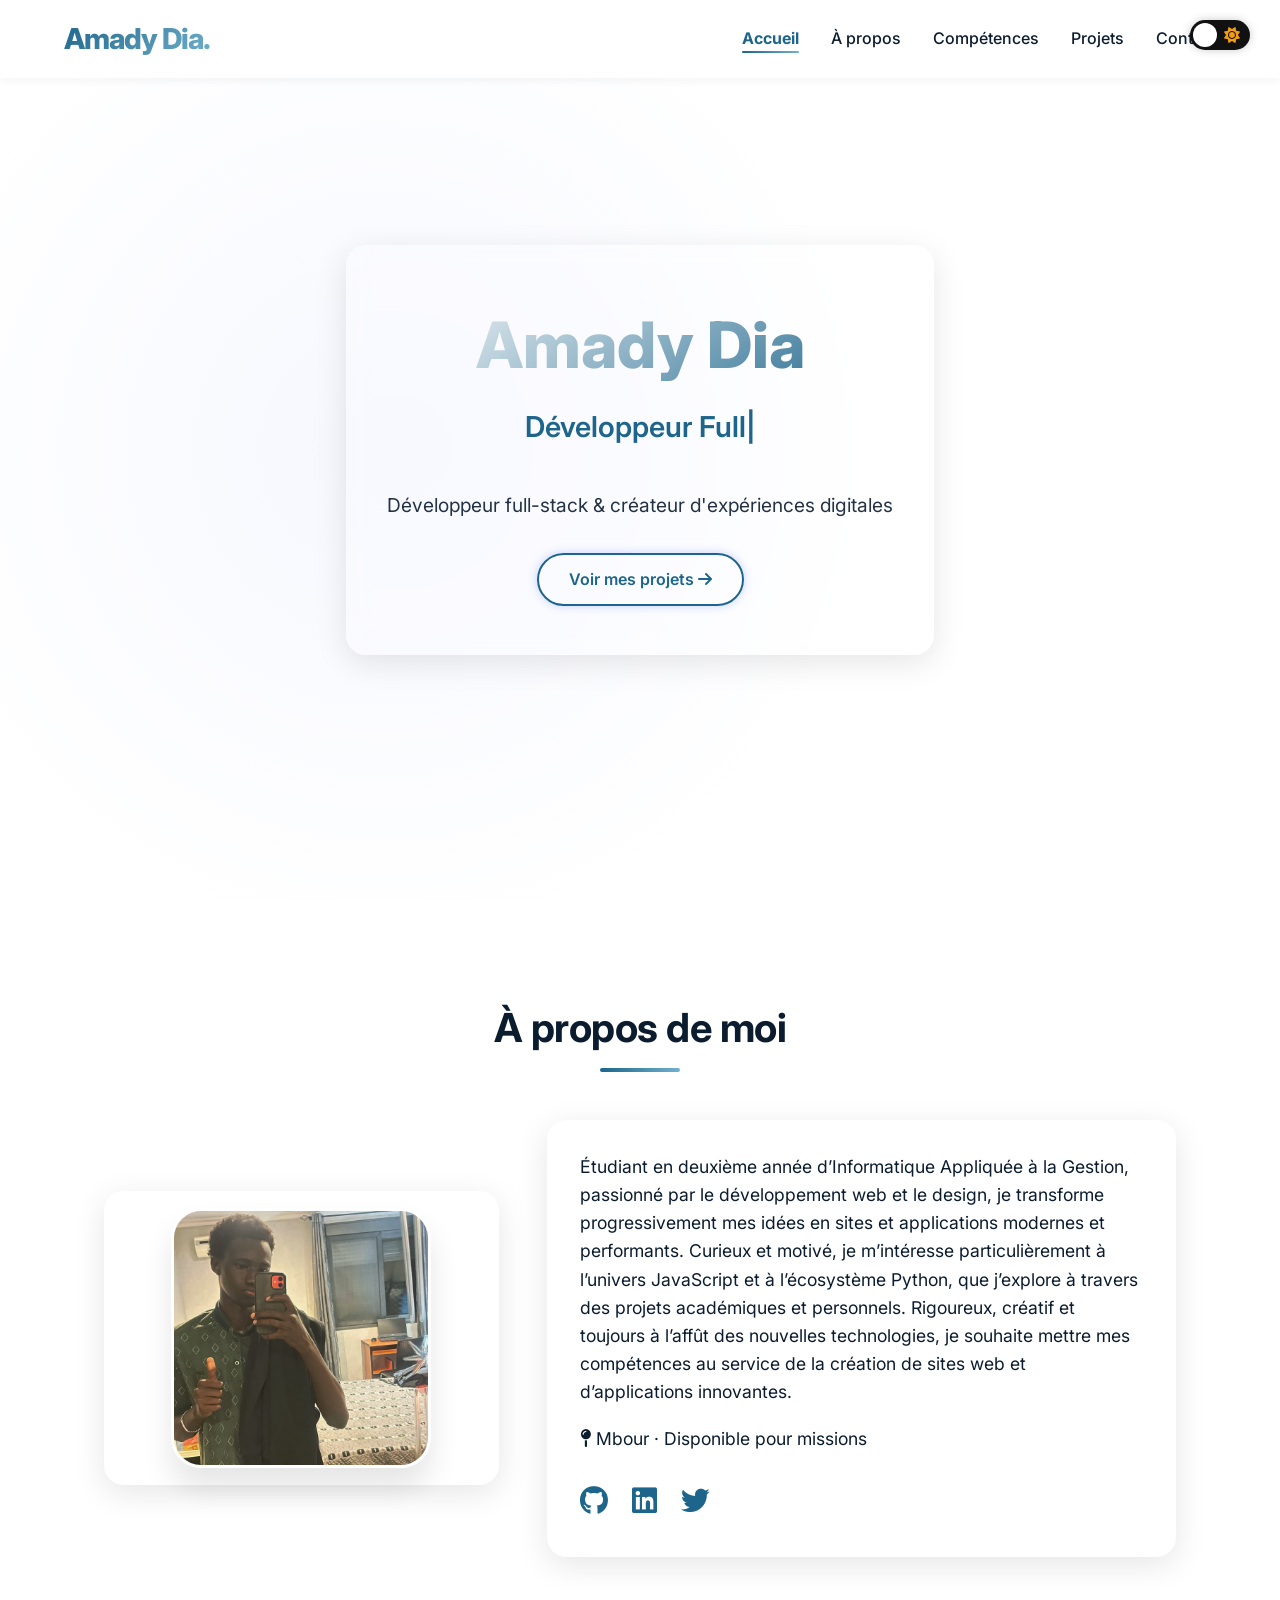
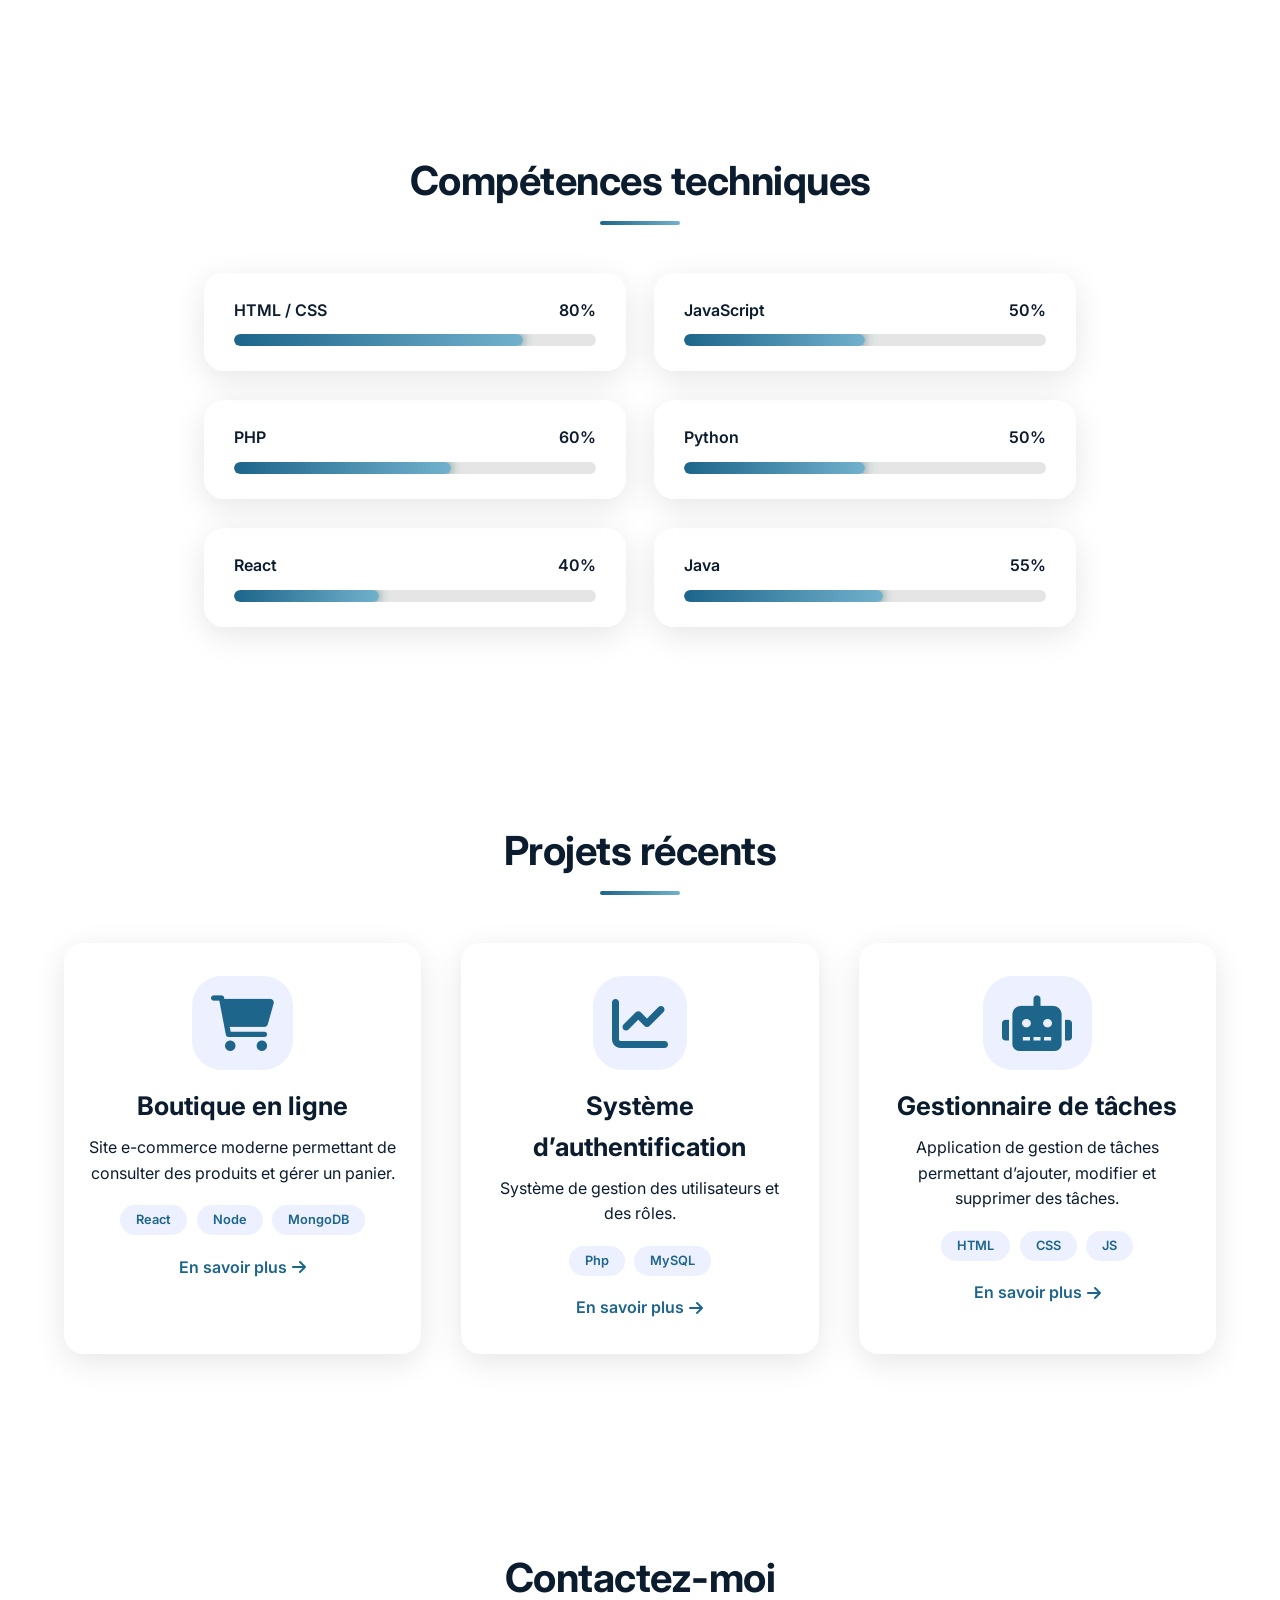
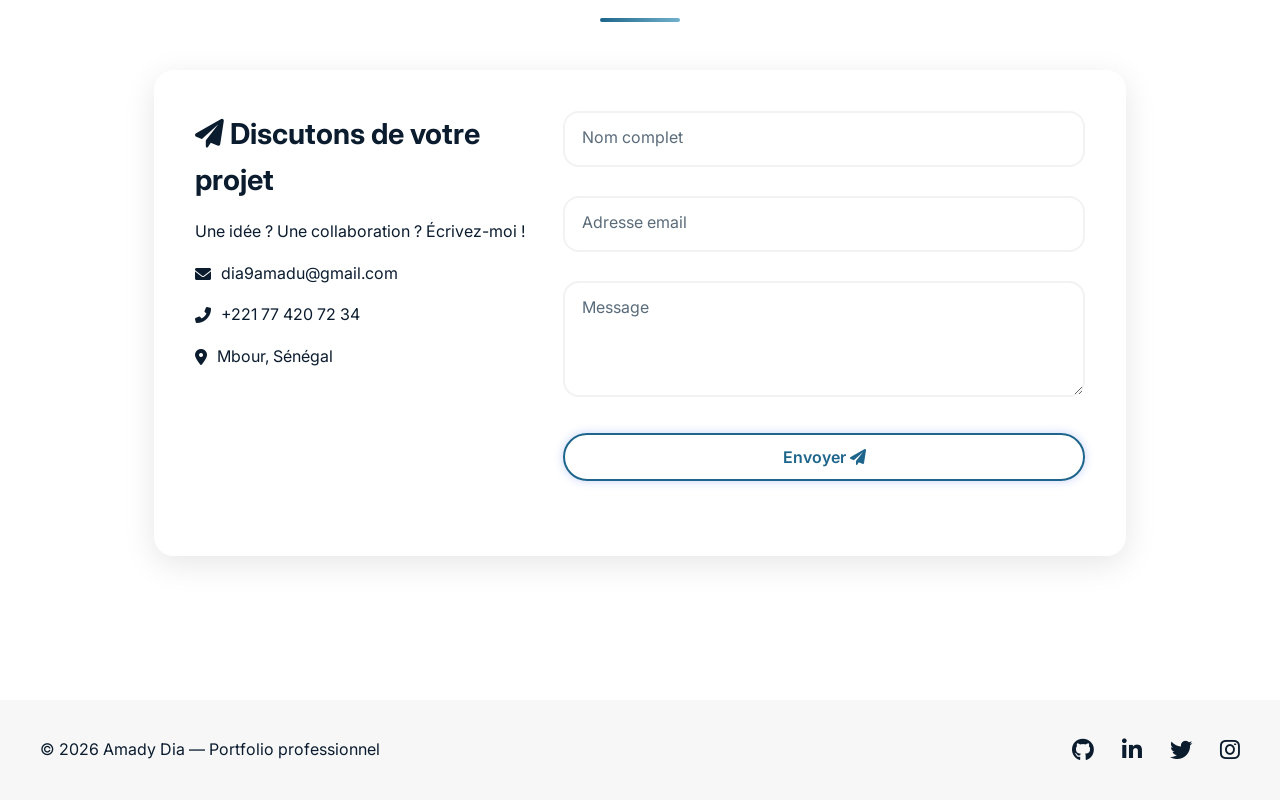
==== index.html @ f44d469f "Premier commit" ====
<!DOCTYPE html>
<html lang="fr">
<head>
  <meta charset="UTF-8">
  <meta name="viewport" content="width=device-width, initial-scale=1.0">
  <title>Portfolio · Amady Dia</title>
  <!-- Font Awesome 6 (free) -->
  <link rel="stylesheet" href="https://cdnjs.cloudflare.com/ajax/libs/font-awesome/6.0.0-beta3/css/all.min.css">
  <link rel="stylesheet" href="style.css">
</head>
<body>
  <!-- DARK MODE TOGGLE -->
  <div class="theme-toggle">
    <input type="checkbox" id="darkmode-toggle" class="checkbox">
    <label for="darkmode-toggle" class="label">
      <i class="fas fa-moon"></i>
      <i class="fas fa-sun"></i>
      <div class="ball"></div>
    </label>
  </div>

  <!-- MOBILE NAVIGATION -->
  <header>
    <nav class="navbar">
      <div class="nav-brand">Amady Dia.</div>
      <ul class="nav-menu">
        <li class="nav-item"><a href="#home" class="nav-link">Accueil</a></li>
        <li class="nav-item"><a href="#about" class="nav-link">À propos</a></li>
        <li class="nav-item"><a href="#skills" class="nav-link">Compétences</a></li>
        <li class="nav-item"><a href="#projects" class="nav-link">Projets</a></li>
        <li class="nav-item"><a href="#contact" class="nav-link">Contact</a></li>
      </ul>
      <div class="hamburger">
        <span class="bar"></span>
        <span class="bar"></span>
        <span class="bar"></span>
      </div>
    </nav>
  </header>

  <main>
    <!-- HOME / HERO SECTION -->
    <section id="home" class="hero">
      <div class="hero-content glass">
        <h1>Amady Dia</h1>
        <div class="typed-container">
          <span id="typed-text"></span><span class="cursor">|</span>
        </div>
        <p>Développeur full-stack & créateur d'expériences digitales</p>
        <a href="#projects" class="btn neon-btn">Voir mes projets <i class="fas fa-arrow-right"></i></a>
      </div>
      <div class="hero-overlay"></div>
    </section>

    <!-- ABOUT SECTION -->
    <section id="about" class="about reveal">
      <div class="section-title">
        <h2>À propos de moi</h2>
        <div class="underline"></div>
      </div>
      <div class="about-container">
        <div class="about-img glass">
          <img src="moi.jpg.jpeg" alt="Photo profil">
          <!-- image placeholder élégante -->
        </div>
        <div class="about-text glass">
          <p>Étudiant en deuxième année d’Informatique Appliquée à la Gestion, passionné par le développement web et le design, je transforme progressivement mes idées en sites et applications modernes et performants.
Curieux et motivé, je m’intéresse particulièrement à l’univers JavaScript et à l’écosystème Python, que j’explore à travers des projets académiques et personnels.
Rigoureux, créatif et toujours à l’affût des nouvelles technologies, je souhaite mettre mes compétences au service de la création de sites web et d’applications innovantes.</p>
          <p><i class="fas fa-map-pin"></i>  Mbour · Disponible pour missions</p>
          <div class="about-social">
            <a href="#"><i class="fab fa-github"></i></a>
            <a href="#"><i class="fab fa-linkedin"></i></a>
            <a href="#"><i class="fab fa-twitter"></i></a>
          </div>
        </div>
      </div>
    </section> 

    <!-- SKILLS SECTION avec barres de progression animées -->
    <section id="skills" class="skills reveal">
      <div class="section-title">
        <h2>Compétences techniques</h2>
        <div class="underline"></div>
      </div>
      <div class="skills-grid">
        <div class="skill-card glass">
          <div class="skill-header">
            <span>HTML / CSS</span>
            <span class="skill-percent" data-level="80">80%</span>
          </div>
          <div class="progress-bar">
            <div class="progress-fill" data-width="80"></div>
          </div>
        </div>
        <div class="skill-card glass">
          <div class="skill-header">
            <span>JavaScript</span>
            <span class="skill-percent" data-level="50">50%</span>
          </div>
          <div class="progress-bar">
            <div class="progress-fill" data-width="50"></div>
          </div>
        </div>
        <div class="skill-card glass">
          <div class="skill-header">
            <span>PHP</span>
            <span class="skill-percent" data-level="60">60%</span>
          </div>
          <div class="progress-bar">
            <div class="progress-fill" data-width="60"></div>
          </div>
        </div>
        <div class="skill-card glass">
          <div class="skill-header">
            <span>Python</span>
            <span class="skill-percent" data-level="50">50%</span>
          </div>
          <div class="progress-bar">
            <div class="progress-fill" data-width="50"></div>
          </div>
        </div>
        <div class="skill-card glass">
          <div class="skill-header">
            <span>React</span>
            <span class="skill-percent" data-level="40">40%</span>
          </div>
          <div class="progress-bar">
            <div class="progress-fill" data-width="40"></div>
          </div>
        </div>
        <div class="skill-card glass">
          <div class="skill-header">
            <span>Java</span>
            <span class="skill-percent" data-level="55">55%</span>
          </div>
          <div class="progress-bar">
            <div class="progress-fill" data-width="55"></div>
          </div>
        </div>
      </div>
    </section>

    <!-- PROJECTS SECTION avec cartes interactives -->
    <section id="projects" class="projects reveal">
      <div class="section-title">
        <h2>Projets récents</h2>
        <div class="underline"></div>
      </div>
      <div class="projects-grid">
        <div class="project-card glass">
          <div class="project-img">
            <i class="fas fa-cart-shopping"></i>
          </div>
          <h3>Boutique en ligne</h3>
          <p>Site e-commerce moderne permettant de consulter des produits et gérer un panier.</p>
          <div class="project-tags">
            <span>React</span><span>Node</span><span>MongoDB</span>
          </div>
          <a href="#" class="project-link">En savoir plus <i class="fas fa-arrow-right"></i></a>
        </div>
        <div class="project-card glass">
          <div class="project-img">
            <i class="fas fa-chart-line"></i>
          </div>
          <h3>Système d’authentification</h3>
          <p>Système de gestion des utilisateurs et des rôles.</p>
          <div class="project-tags">
            <span>Php</span><span>MySQL</span>
          </div>
          <a href="#" class="project-link">En savoir plus <i class="fas fa-arrow-right"></i></a>
        </div>
        <div class="project-card glass">
          <div class="project-img">
            <i class="fas fa-robot"></i>
          </div>
          <h3>Gestionnaire de tâches</h3>
          <p>Application de gestion de tâches permettant d’ajouter, modifier et supprimer des tâches.</p>
          <div class="project-tags">
            <span>HTML</span><span>CSS</span><span>JS</span>
          </div>
          <a href="#" class="project-link">En savoir plus <i class="fas fa-arrow-right"></i></a>
        </div>
      </div>
    </section>

    <!-- CONTACT SECTION avec formulaire fonctionnel (JS) -->
    <section id="contact" class="contact reveal">
      <div class="section-title">
        <h2>Contactez-moi</h2>
        <div class="underline"></div>
      </div>
      <div class="contact-container glass">
        <div class="contact-info">
          <h3><i class="fas fa-paper-plane"></i> Discutons de votre projet</h3>
          <p>Une idée ? Une collaboration ? Écrivez-moi !</p>
          <div class="contact-details">
            <p><i class="fas fa-envelope"></i> dia9amadu@gmail.com</p>
            <p><i class="fas fa-phone-alt"></i> +221 77 420 72 34</p>
            <p><i class="fas fa-map-marker-alt"></i> Mbour, Sénégal</p>
          </div>
        </div>
        <form id="contactForm" class="contact-form">
          <div class="input-group">
            <input type="text" id="name" placeholder=" " required>
            <label for="name">Nom complet</label>
          </div>
          <div class="input-group">
            <input type="email" id="email" placeholder=" " required>
            <label for="email">Adresse email</label>
          </div>
          <div class="input-group">
            <textarea id="message" rows="4" placeholder=" " required></textarea>
            <label for="message">Message</label>
          </div>
          <button type="submit" class="btn neon-btn" id="submitBtn">Envoyer <i class="fas fa-paper-plane"></i></button>
          <p id="formFeedback" class="form-feedback"></p>
        </form>
      </div>
    </section>
  </main>

  <!-- FOOTER avec réseaux sociaux -->
  <footer>
    <div class="footer-content">
      <p>&copy; 2026 Amady Dia — Portfolio professionnel</p>
      <div class="footer-social">
        <a href="#" aria-label="GitHub"><i class="fab fa-github"></i></a>
        <a href="#" aria-label="LinkedIn"><i class="fab fa-linkedin-in"></i></a>
        <a href="#" aria-label="Twitter"><i class="fab fa-twitter"></i></a>
        <a href="#" aria-label="Instagram"><i class="fab fa-instagram"></i></a>
      </div>
    </div>
  </footer>

  <script src="script.js"></script>
</body>
</html>
---- style.css ----
/* ========== GLOBAL & RESET ========== */
@import url('https://fonts.googleapis.com/css2?family=Inter:wght@300;400;600;700;800&display=swap');

:root {
  --bg-light: #ffffff;
  --text-light: #0b1c2f;
  --bg-dark: #0a0f1e;
  --text-dark: #edf2fb;
  --primary: #1d658b;
  --primary-glow: #427974;
  --secondary: #71b1cc;
  --glass-bg: rgba(255, 255, 255, 0.15);
  --glass-border: rgba(255, 255, 255, 0.2);
  --shadow: 0 8px 32px rgba(0,0,0,0.1);
  --neon-blue: #1d658b;
  --neon-purple: #71b1cc;
  --transition: all 0.3s ease;
}

* {
  margin: 0;
  padding: 0;
  box-sizing: border-box;
  font-family: 'Inter', sans-serif;
}

html {
  scroll-behavior: smooth;
}

body {
  background: var(--bg-light);
  color: var(--text-light);
  line-height: 1.6;
  transition: background 0.4s, color 0.3s;
  position: relative;
  overflow-x: hidden;
}

body.dark {
  background: var(--bg-dark);
  color: var(--text-dark);
}

body.dark .glass {
  background: rgba(10, 15, 30, 0.4);
  border: 1px solid rgba(255, 255, 255, 0.08);
}

.glass {
  background: var(--glass-bg);
  backdrop-filter: blur(10px);
  -webkit-backdrop-filter: blur(10px);
  border: 1px solid var(--glass-border);
  border-radius: 20px;
  box-shadow: var(--shadow);
  transition: var(--transition);
}

/* ========== TYPO & UTILS ========== */
.section-title {
  text-align: center;
  margin-bottom: 3rem;
}

.section-title h2 {
  font-size: 2.5rem;
  font-weight: 700;
  letter-spacing: -0.5px;
}

.underline {
  width: 80px;
  height: 4px;
  background: linear-gradient(90deg, var(--primary), var(--secondary));
  margin: 0.5rem auto 0;
  border-radius: 2px;
}

.btn {
  display: inline-block;
  padding: 12px 30px;
  border-radius: 50px;
  font-weight: 600;
  text-decoration: none;
  transition: var(--transition);
  border: none;
  cursor: pointer;
  font-size: 1rem;
}

.neon-btn {
  background: transparent;
  border: 2px solid var(--primary);
  color: var(--primary);
  box-shadow: 0 0 10px rgba(74,108,247,0.3);
}

.neon-btn:hover {
  background: var(--primary);
  color: rgb(254, 254, 254);
  box-shadow: 0 0 20px var(--primary-glow);
  transform: translateY(-3px);
}

.dark .neon-btn {
  border-color: var(--secondary);
  color: var(--secondary);
}

.dark .neon-btn:hover {
  background: var(--secondary);
  color: #0a0f1e;
  box-shadow: 0 0 25px var(--secondary);
}

/* ========== DARK MODE TOGGLE ========== */
.theme-toggle {
  position: fixed;
  top: 20px;
  right: 30px;
  z-index: 1000;
}

.checkbox {
  opacity: 0;
  position: absolute;
}

.label {
  background: #111;
  display: flex;
  align-items: center;
  justify-content: space-between;
  padding: 5px;
  border-radius: 50px;
  width: 60px;
  height: 30px;
  cursor: pointer;
  position: relative;
  box-shadow: 0 0 10px rgba(0,0,0,0.2);
}

.label .fa-moon {
  color: #f1c40f;
  margin-left: 5px;
}

.label .fa-sun {
  color: #f39c12;
  margin-right: 5px;
}

.ball {
  background: white;
  position: absolute;
  top: 3px;
  left: 3px;
  width: 24px;
  height: 24px;
  border-radius: 50%;
  transition: transform 0.2s linear;
}

.checkbox:checked + .label .ball {
  transform: translateX(30px);
}

body.dark .label {
  background: #2c3e50;
}

/* ========== NAVIGATION ========== */
header {
  position: fixed;
  width: 100%;
  top: 0;
  left: 0;
  z-index: 999;
  background: rgba(255,255,255,0.7);
  backdrop-filter: blur(12px);
  box-shadow: 0 2px 10px rgba(0,0,0,0.05);
  transition: background 0.3s;
}

body.dark header {
  background: rgba(10,15,30,0.8);
  box-shadow: 0 2px 10px rgba(0,0,0,0.3);
}

.navbar {
  display: flex;
  justify-content: space-between;
  align-items: center;
  padding: 1rem 5%;
  max-width: 1400px;
  margin: 0 auto;
}

.nav-brand {
  font-size: 1.8rem;
  font-weight: 800;
  background: linear-gradient(135deg, var(--primary), var(--secondary));
  background-clip: text;
  -webkit-background-clip: text;
  -webkit-text-fill-color: transparent;
  letter-spacing: -1px;
}

.nav-menu {
  display: flex;
  list-style: none;
  gap: 2rem;
}

.nav-link {
  text-decoration: none;
  color: inherit;
  font-weight: 500;
  transition: color 0.2s;
}

.nav-link:hover {
  color: var(--primary);
}

.hamburger {
  display: none;
  cursor: pointer;
}

.bar {
  display: block;
  width: 25px;
  height: 3px;
  margin: 5px auto;
  background-color: var(--text-light);
  transition: all 0.3s;
}

body.dark .bar {
  background-color: var(--text-dark);
}

/* ========== HERO SECTION ========== */
.hero {
  min-height: 100vh;
  display: flex;
  align-items: center;
  justify-content: center;
  text-align: center;
  position: relative;
  padding: 0 1.5rem;
}

.hero-content {
  padding: 3rem 2.5rem;
  max-width: 800px;
  z-index: 2;
}

.hero h1 {
  font-size: 4rem;
  font-weight: 800;
  margin-bottom: 0.5rem;
  background: linear-gradient(145deg, #fff, var(--primary));
  background-clip: text;
  -webkit-background-clip: text;
  -webkit-text-fill-color: transparent;
}

.typed-container {
  font-size: 1.8rem;
  font-weight: 600;
  margin-bottom: 1rem;
  min-height: 70px;
  color: var(--primary);
}

.cursor {
  opacity: 1;
  animation: blink 0.7s infinite;
}

@keyframes blink {
  0%, 100% { opacity: 1; }
  50% { opacity: 0; }
}

.hero p {
  font-size: 1.2rem;
  margin-bottom: 2rem;
  opacity: 0.9;
}

.hero-overlay {
  position: absolute;
  top: 0;
  left: 0;
  width: 100%;
  height: 100%;
  background: radial-gradient(circle at 30% 50%, rgba(74,108,247,0.05) 0%, transparent 50%);
  pointer-events: none;
}

/* ========== ABOUT ========== */
.about {
  padding: 6rem 5%;
  max-width: 1200px;
  margin: 0 auto;
}

.about-container {
  display: flex;
  gap: 3rem;
  align-items: center;
  flex-wrap: wrap;
  justify-content: center;
}

.about-img {
  flex: 1 1 280px;
  display: flex;
  justify-content: center;
  padding: 1rem;
}

.about-img img {
  width: 260px;
  height: 260px;
  object-fit: cover;
  border-radius: 30px;
  box-shadow: 0 20px 30px rgba(0,0,0,0.1);
  border: 3px solid rgba(255,255,255,0.2);
}

.about-text {
  flex: 2 1 400px;
  padding: 2rem;
}

.about-text p {
  margin-bottom: 1.2rem;
  font-size: 1.1rem;
}

.about-social {
  display: flex;
  gap: 1.5rem;
  margin-top: 1.5rem;
}

.about-social a {
  font-size: 1.8rem;
  color: var(--primary);
  transition: transform 0.2s;
}

.about-social a:hover {
  transform: scale(1.2);
  color: var(--secondary);
}

/* ========== SKILLS ========== */
.skills {
  padding: 6rem 5%;
  max-width: 1000px;
  margin: 0 auto;
}

.skills-grid {
  display: grid;
  grid-template-columns: repeat(auto-fit, minmax(280px, 1fr));
  gap: 1.8rem;
}

.skill-card {
  padding: 1.5rem 1.8rem;
}

.skill-header {
  display: flex;
  justify-content: space-between;
  margin-bottom: 0.7rem;
  font-weight: 600;
}

.progress-bar {
  width: 100%;
  height: 12px;
  background: rgba(0,0,0,0.1);
  border-radius: 20px;
  overflow: hidden;
}

.dark .progress-bar {
  background: rgba(255,255,255,0.1);
}

.progress-fill {
  height: 100%;
  width: 0%;
  background: linear-gradient(90deg, var(--primary), var(--secondary));
  border-radius: 20px;
  transition: width 1.2s cubic-bezier(0.22, 1, 0.36, 1);
  box-shadow: 0 0 12px var(--primary-glow);
}

/* ========== PROJECTS ========== */
.projects {
  padding: 6rem 5%;
  max-width: 1300px;
  margin: 0 auto;
}

.projects-grid {
  display: grid;
  grid-template-columns: repeat(auto-fit, minmax(280px, 1fr));
  gap: 2.5rem;
}

.project-card {
  padding: 2rem 1.5rem;
  text-align: center;
  transition: transform 0.3s, box-shadow 0.3s;
}

.project-card:hover {
  transform: translateY(-15px);
  box-shadow: 0 20px 40px rgba(74,108,247,0.2);
}

.project-img i {
  font-size: 3.5rem;
  color: var(--primary);
  margin-bottom: 1rem;
  background: rgba(74,108,247,0.1);
  padding: 1.2rem;
  border-radius: 30px;
}

.project-card h3 {
  font-size: 1.6rem;
  margin-bottom: 0.5rem;
}

.project-tags {
  display: flex;
  flex-wrap: wrap;
  gap: 0.6rem;
  justify-content: center;
  margin: 1.2rem 0;
}

.project-tags span {
  background: rgba(74,108,247,0.1);
  padding: 0.3rem 1rem;
  border-radius: 50px;
  font-size: 0.8rem;
  font-weight: 600;
  color: var(--primary);
}

.dark .project-tags span {
  background: rgba(157,123,245,0.2);
  color: var(--secondary);
}

.project-link {
  text-decoration: none;
  color: var(--primary);
  font-weight: 600;
  display: inline-flex;
  align-items: center;
  gap: 5px;
  transition: gap 0.2s;
}

.project-link:hover {
  gap: 10px;
}

/* ========== CONTACT ========== */
.contact {
  padding: 6rem 5%;
  max-width: 1100px;
  margin: 0 auto;
}

.contact-container {
  display: flex;
  flex-wrap: wrap;
  padding: 2.5rem;
  gap: 2rem;
}

.contact-info {
  flex: 1 1 250px;
}

.contact-info h3 {
  font-size: 1.8rem;
  margin-bottom: 1rem;
}

.contact-details p {
  margin: 1rem 0;
  display: flex;
  align-items: center;
  gap: 10px;
}

.contact-form {
  flex: 2 1 350px;
  display: flex;
  flex-direction: column;
  gap: 1.8rem;
}

.input-group {
  position: relative;
}

.input-group input,
.input-group textarea {
  width: 100%;
  padding: 16px 12px;
  border: 2px solid rgba(0,0,0,0.05);
  border-radius: 16px;
  background: rgba(255,255,255,0.4);
  font-size: 1rem;
  outline: none;
  transition: 0.2s;
  color: inherit;
}

.dark .input-group input,
.dark .input-group textarea {
  background: rgba(255,255,255,0.05);
  border-color: rgba(255,255,255,0.1);
  color: white;
}

.input-group label {
  position: absolute;
  left: 14px;
  top: 14px;
  background: transparent;
  padding: 0 5px;
  transition: 0.2s;
  pointer-events: none;
  color: #5a6b7a;
}

.dark .input-group label {
  color: #b0c4de;
}

.input-group input:focus ~ label,
.input-group input:not(:placeholder-shown) ~ label,
.input-group textarea:focus ~ label,
.input-group textarea:not(:placeholder-shown) ~ label {
  top: -12px;
  left: 12px;
  font-size: 0.8rem;
  background: var(--bg-light);
  padding: 0 8px;
  border-radius: 20px;
  color: var(--primary);
}

.dark .input-group input:focus ~ label,
.dark .input-group input:not(:placeholder-shown) ~ label,
.dark .input-group textarea:focus ~ label,
.dark .input-group textarea:not(:placeholder-shown) ~ label {
  background: var(--bg-dark);
  color: var(--secondary);
}

.form-feedback {
  margin-top: 5px;
  font-weight: 600;
  color: #27ae60;
}

/* ========== FOOTER ========== */
footer {
  background: rgba(0,0,0,0.03);
  backdrop-filter: blur(5px);
  padding: 2rem;
  margin-top: 3rem;
}

.dark footer {
  background: rgba(0,0,0,0.3);
}

.footer-content {
  max-width: 1200px;
  margin: 0 auto;
  display: flex;
  justify-content: space-between;
  align-items: center;
  flex-wrap: wrap;
  gap: 1rem;
}

.footer-social a {
  color: inherit;
  margin-left: 1.5rem;
  font-size: 1.4rem;
  transition: color 0.2s;
}

.footer-social a:hover {
  color: var(--primary);
}

/* ========== REVEAL ANIMATION ========== */
.reveal {
  opacity: 0;
  transform: translateY(40px);
  transition: opacity 0.9s, transform 0.7s;
}

.reveal.active {
  opacity: 1;
  transform: translateY(0);
}

/* ========== RESPONSIVE ========== */
@media (max-width: 992px) {
  .hero h1 { font-size: 3.2rem; }
  .typed-container { font-size: 1.5rem; }
}

@media (max-width: 768px) {
  .hamburger {
    display: block;
  }
  
  .hamburger.active .bar:nth-child(2) {
    opacity: 0;
  }
  .hamburger.active .bar:nth-child(1) {
    transform: translateY(8px) rotate(45deg);
  }
  .hamburger.active .bar:nth-child(3) {
    transform: translateY(-8px) rotate(-45deg);
  }

  .nav-menu {
    position: fixed;
    left: -100%;
    top: 70px;
    flex-direction: column;
    background: rgba(255,255,255,0.9);
    backdrop-filter: blur(12px);
    width: 100%;
    text-align: center;
    padding: 2rem 0;
    transition: 0.25s;
    gap: 1.5rem;
    box-shadow: 0 10px 20px rgba(0,0,0,0.05);
  }

  body.dark .nav-menu {
    background: rgba(10,15,30,0.95);
  }

  .nav-menu.active {
    left: 0;
  }

  .theme-toggle {
    top: 20px;
    right: 20px;
  }

  .hero h1 { font-size: 2.5rem; }
  .typed-container { font-size: 1.2rem; }
  .section-title h2 { font-size: 2rem; }
  .about-container { flex-direction: column; }
  .footer-content { flex-direction: column; text-align: center; }
  .footer-social a { margin: 0 0.75rem; }
}

@media (max-width: 480px) {
  .hero-content { padding: 2rem 1.2rem; }
  .hero h1 { font-size: 2rem; }
  .btn { padding: 10px 20px; }
  .contact-container { padding: 1.5rem; }
}
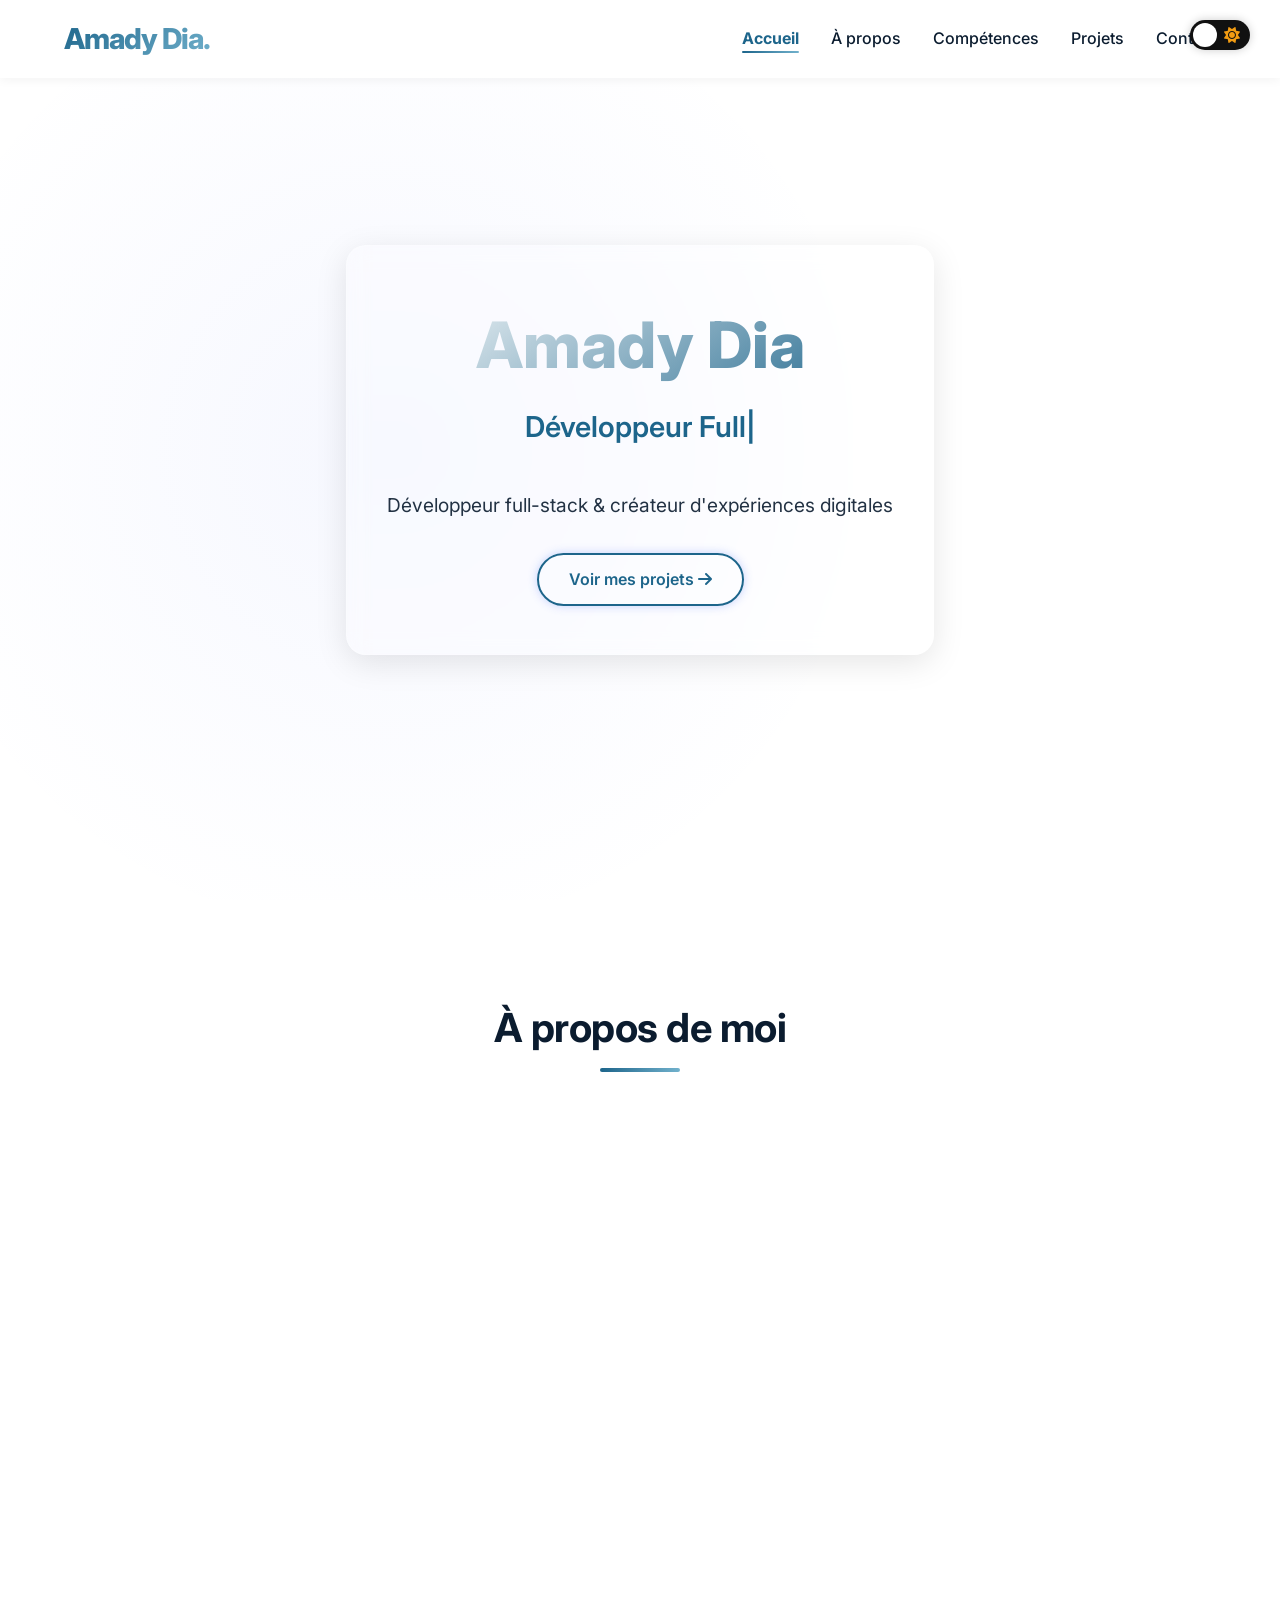
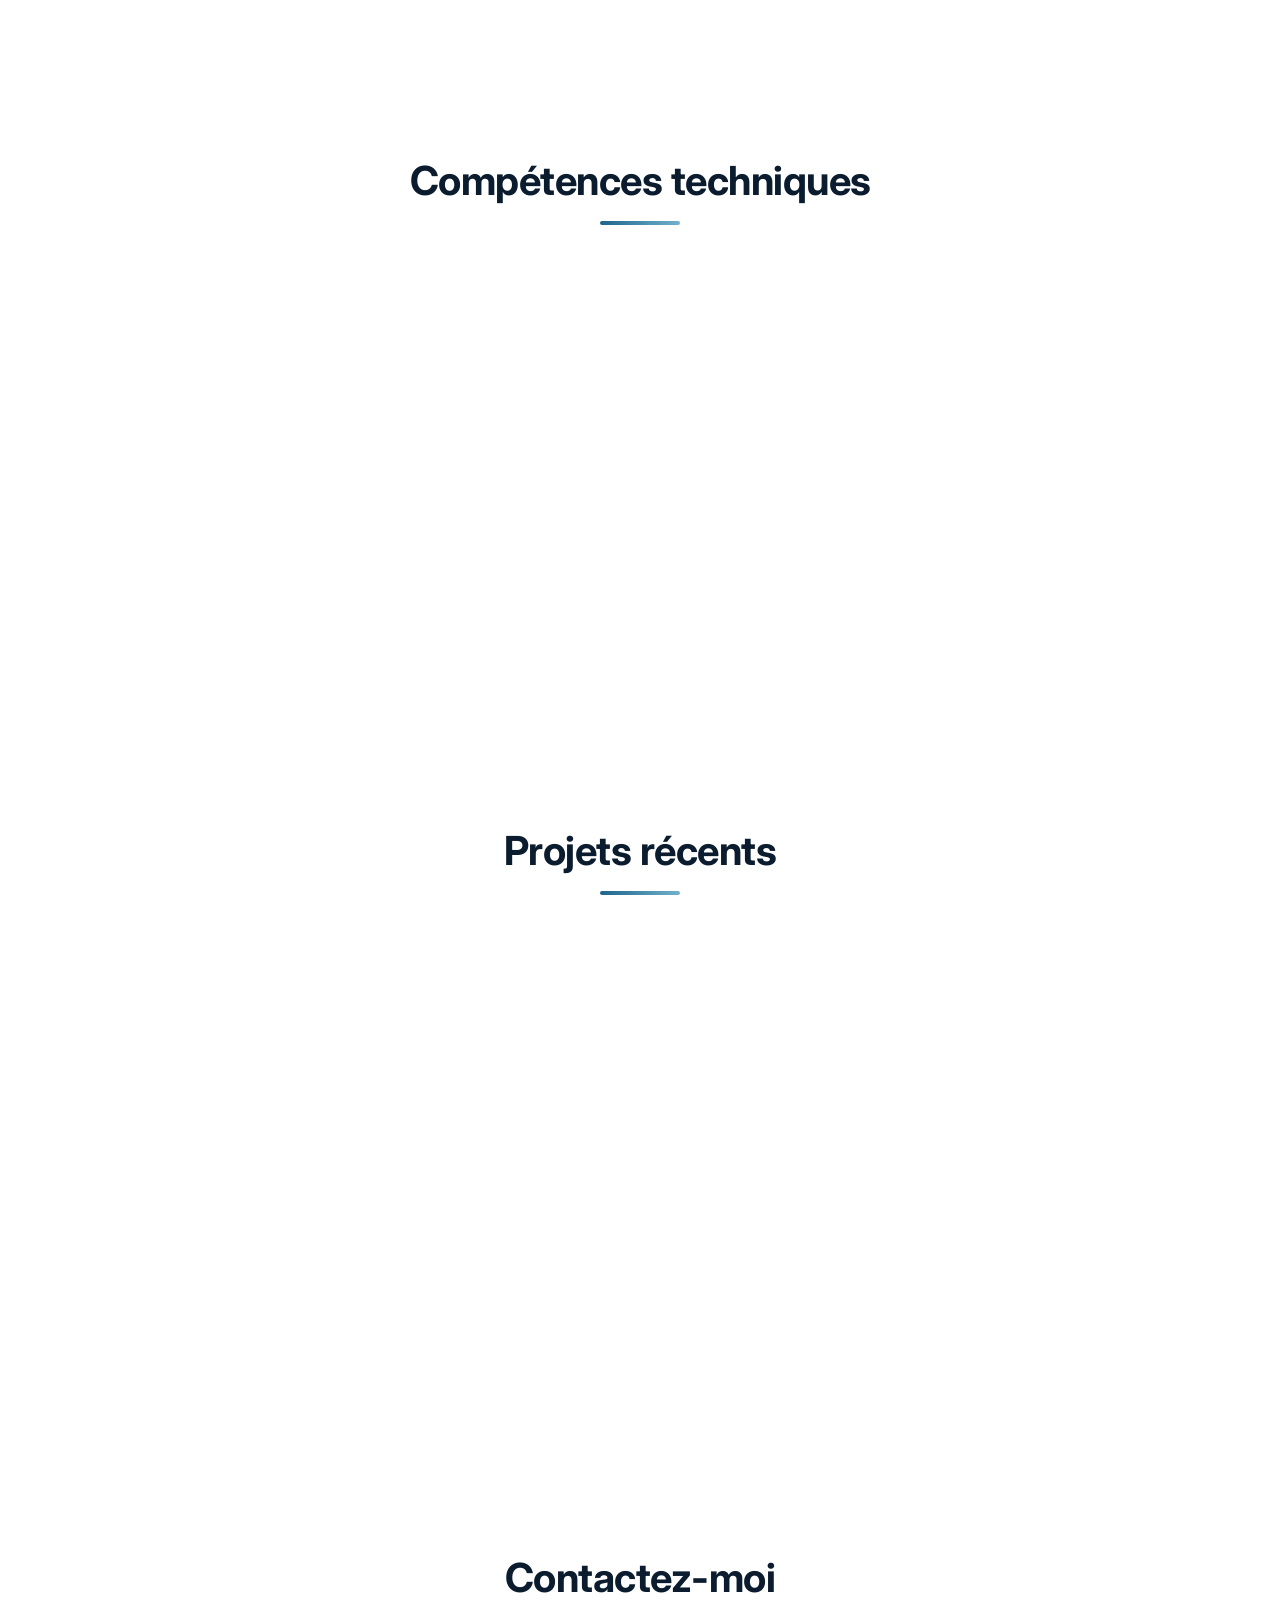
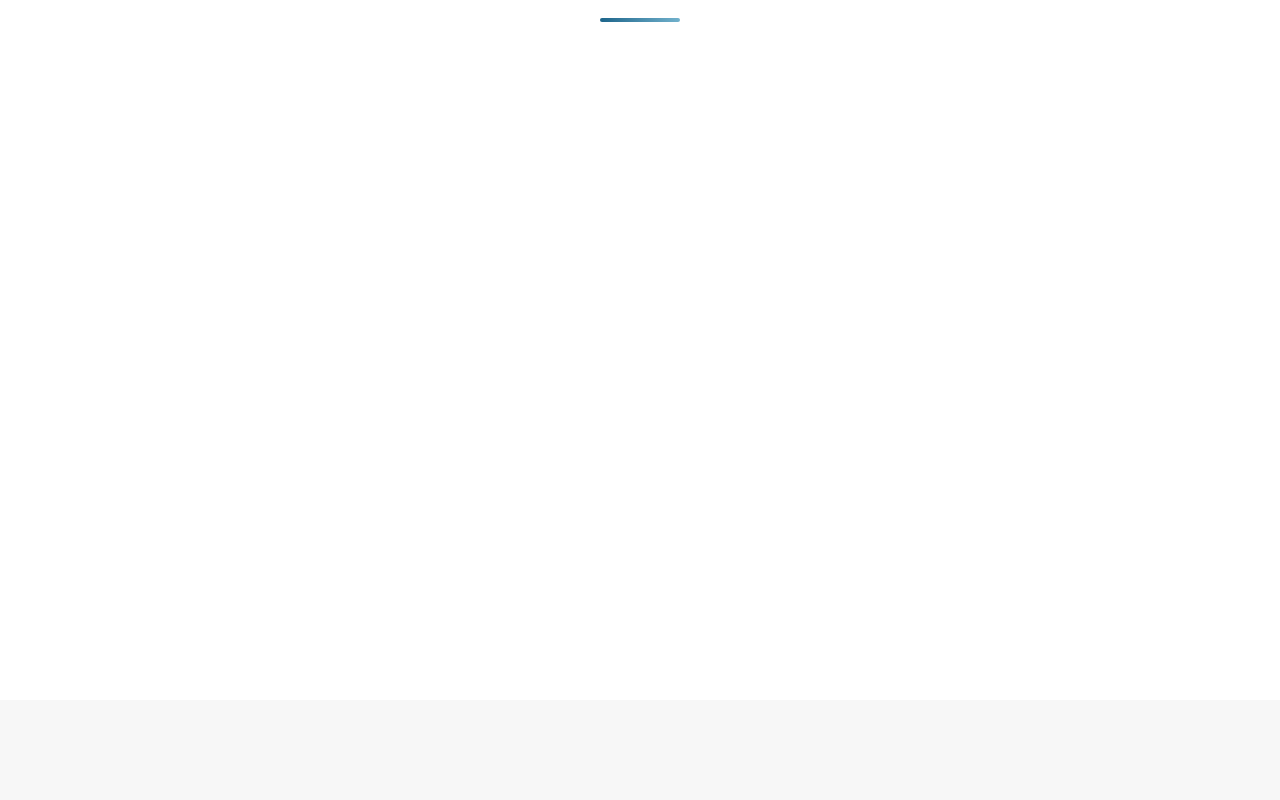
==== commit 2a61044e: "modif" ====
--- a/index.html
+++ b/index.html
@@ -69,8 +69,8 @@
 Rigoureux, créatif et toujours à l’affût des nouvelles technologies, je souhaite mettre mes compétences au service de la création de sites web et d’applications innovantes.</p>
           <p><i class="fas fa-map-pin"></i>  Mbour · Disponible pour missions</p>
           <div class="about-social">
-            <a href="#"><i class="fab fa-github"></i></a>
-            <a href="#"><i class="fab fa-linkedin"></i></a>
+            <a href="https://github.com/Darzox221" aria-label="GitHub"><i class="fab fa-github"></i></a>
+            <a href="https://www.linkedin.com/in/amady-dia-5790523a3/" aria-label="LinkedIn"><i class="fab fa-linkedin"></i></a>
             <a href="#"><i class="fab fa-twitter"></i></a>
           </div>
         </div>
@@ -225,10 +225,10 @@
     <div class="footer-content">
       <p>&copy; 2026 Amady Dia — Portfolio professionnel</p>
       <div class="footer-social">
-        <a href="#" aria-label="GitHub"><i class="fab fa-github"></i></a>
-        <a href="#" aria-label="LinkedIn"><i class="fab fa-linkedin-in"></i></a>
-        <a href="#" aria-label="Twitter"><i class="fab fa-twitter"></i></a>
-        <a href="#" aria-label="Instagram"><i class="fab fa-instagram"></i></a>
+        <a href="https://github.com/Darzox221/Portfolio" aria-label="GitHub"><i class="fab fa-github"></i></a>
+        <a href="https://www.linkedin.com/in/amady-dia-5790523a3/" aria-label="LinkedIn"><i class="fab fa-linkedin-in"></i></a>
+        <a href="https://x.com/_iamzo__" aria-label="Twitter"><i class="fab fa-twitter"></i></a>
+        <a href="https://www.instagram.com/_iamzo__" aria-label="Instagram"><i class="fab fa-instagram"></i></a>
       </div>
     </div>
   </footer>
--- a/style.css
+++ b/style.css
@@ -628,6 +628,119 @@
   transform: translateY(0);
 }
 
+
+/* ========== CORRECTION NAVIGATION MOBILE ========== */
+
+/* Ajustement du header pour mobile */
+@media (max-width: 768px) {
+  header {
+    position: fixed;
+    top: 0;
+    left: 0;
+    width: 100%;
+    z-index: 1000;
+  }
+  
+  .navbar {
+    padding: 0.8rem 1.5rem;
+  }
+  
+  /* Bouton dark mode repositionné */
+  .theme-toggle {
+    position: fixed;
+    top: 15px;
+    right: 80px;  /* Décallé pour ne pas chevaucher le hamburger */
+    z-index: 1001;
+  }
+  
+  .hamburger {
+    display: block;
+    position: relative;
+    z-index: 1001;
+    margin-left: auto;
+  }
+  
+  .nav-brand {
+    font-size: 1.5rem;
+    z-index: 1001;
+  }
+  
+  /* Menu mobile qui glisse depuis la droite */
+  .nav-menu {
+    position: fixed;
+    left: auto;
+    right: -100%;
+    top: 0;
+    width: 70%;
+    max-width: 300px;
+    height: 100vh;
+    background: rgba(255, 255, 255, 0.98);
+    backdrop-filter: blur(20px);
+    flex-direction: column;
+    justify-content: center;
+    align-items: center;
+    gap: 2rem;
+    transition: 0.3s ease-in-out;
+    box-shadow: -5px 0 30px rgba(0,0,0,0.1);
+    z-index: 1000;
+  }
+  
+  body.dark .nav-menu {
+    background: rgba(10, 15, 30, 0.98);
+  }
+  
+  .nav-menu.active {
+    right: 0;
+  }
+  
+  /* Animation du hamburger */
+  .hamburger.active .bar:nth-child(1) {
+    transform: translateY(8px) rotate(45deg);
+  }
+  
+  .hamburger.active .bar:nth-child(2) {
+    opacity: 0;
+    transform: translateX(-20px);
+  }
+  
+  .hamburger.active .bar:nth-child(3) {
+    transform: translateY(-8px) rotate(-45deg);
+  }
+  
+  /* Overlay quand menu ouvert */
+  .nav-menu.active::before {
+    content: '';
+    position: fixed;
+    top: 0;
+    left: 0;
+    width: 100%;
+    height: 100%;
+    background: rgba(0,0,0,0.5);
+    z-index: -1;
+  }
+  
+  /* Ajustement du bouton dark mode quand menu ouvert */
+  .theme-toggle.menu-open {
+    opacity: 0;
+    pointer-events: none;
+  }
+}
+
+/* Pour très petits écrans */
+@media (max-width: 480px) {
+  .theme-toggle {
+    top: 12px;
+    right: 70px;
+  }
+  
+  .nav-menu {
+    width: 85%;
+  }
+  
+  .nav-link {
+    font-size: 1.2rem;
+  }
+} 
 /* ========== RESPONSIVE ========== */
 @media (max-width: 992px) {
   .hero h1 { font-size: 3.2rem; }
@@ -690,4 +803,19 @@
   .hero h1 { font-size: 2rem; }
   .btn { padding: 10px 20px; }
   .contact-container { padding: 1.5rem; }
+}
+/* ========== CORRECTION MOBILE (AJOUTER À LA FIN) ========== */
+@media (max-width: 768px) {
+  /* Repositionner le bouton dark mode pour éviter le chevauchement */
+  .theme-toggle {
+    position: fixed;
+    top: 12px;
+    right: 80px;  /* Décallé à gauche du hamburger */
+    z-index: 1001;
+  }
+  
+  /* Empêcher le scroll quand menu ouvert */
+  body.menu-open {
+    overflow: hidden;
+  }
 }
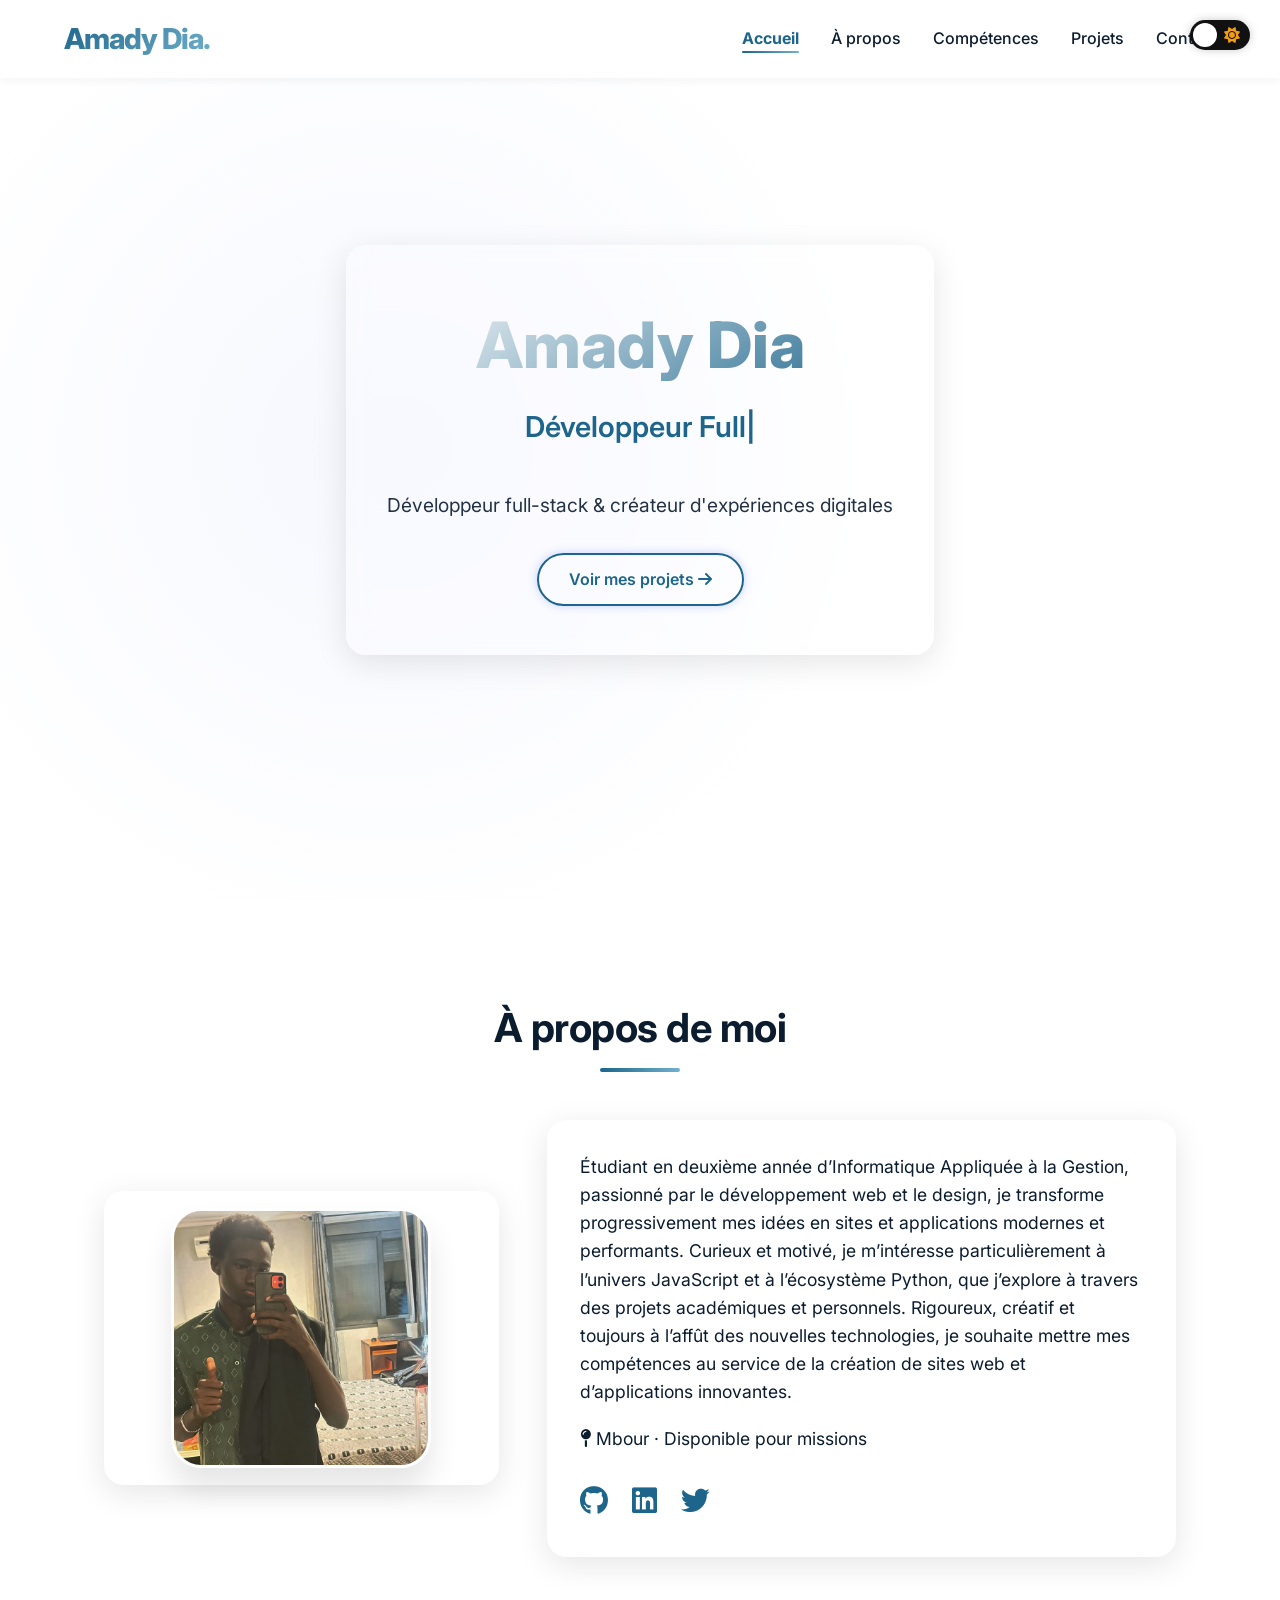
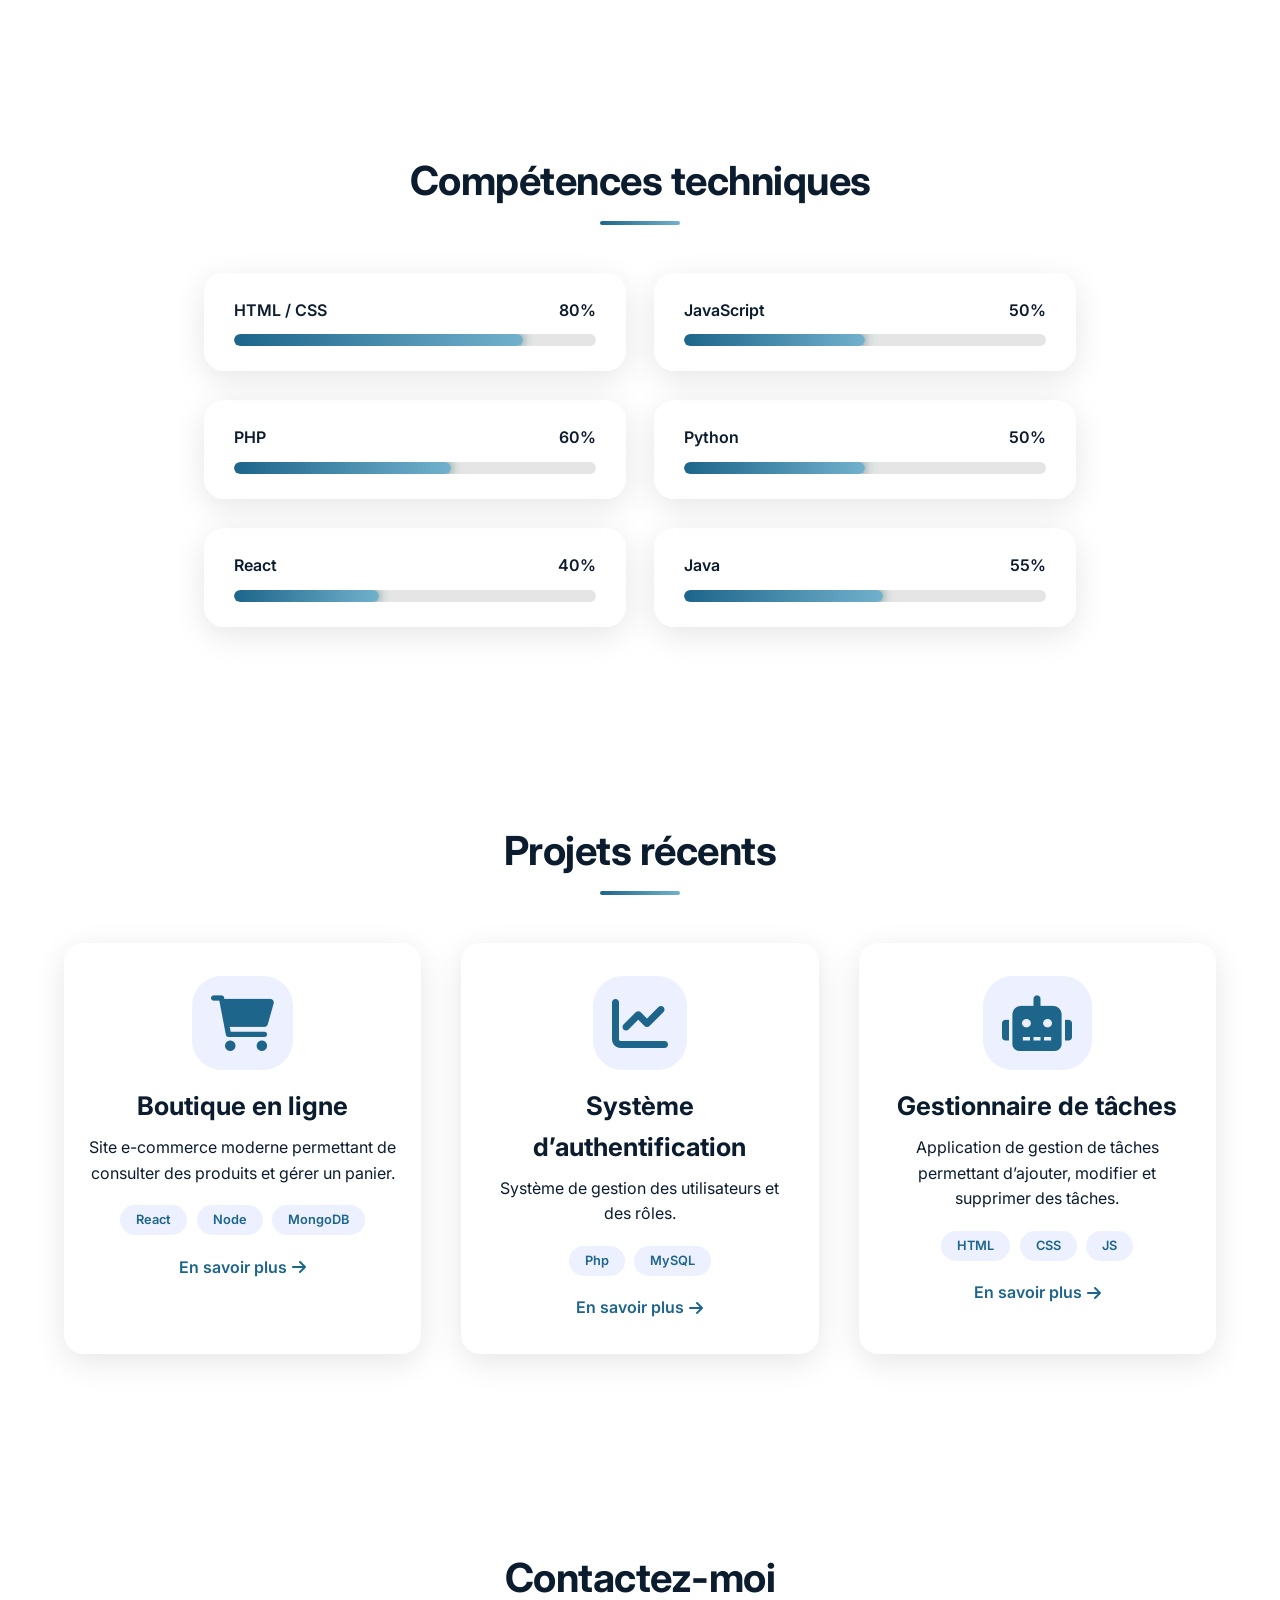
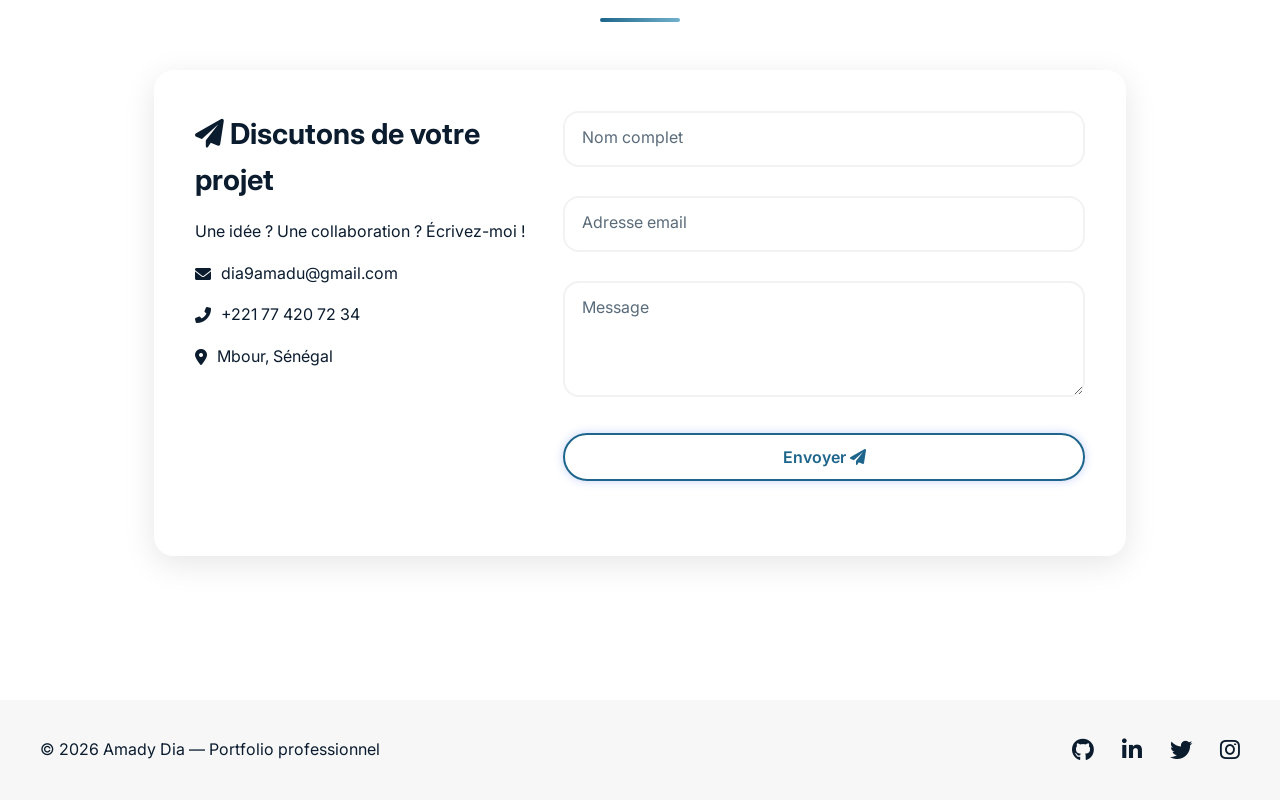
==== commit a9c4f35f: "update" ====
--- a/index.html
+++ b/index.html
@@ -65,8 +65,8 @@
         </div>
         <div class="about-text glass">
           <p>Étudiant en deuxième année d’Informatique Appliquée à la Gestion, passionné par le développement web et le design, je transforme progressivement mes idées en sites et applications modernes et performants.
-Curieux et motivé, je m’intéresse particulièrement à l’univers JavaScript et à l’écosystème Python, que j’explore à travers des projets académiques et personnels.
-Rigoureux, créatif et toujours à l’affût des nouvelles technologies, je souhaite mettre mes compétences au service de la création de sites web et d’applications innovantes.</p>
+       Curieux et motivé, je m’intéresse particulièrement à l’univers JavaScript et à l’écosystème Python, que j’explore à travers des projets académiques et personnels.
+       Rigoureux, créatif et toujours à l’affût des nouvelles technologies, je souhaite mettre mes compétences au service de la création de sites web et d’applications innovantes.</p>
           <p><i class="fas fa-map-pin"></i>  Mbour · Disponible pour missions</p>
           <div class="about-social">
             <a href="https://github.com/Darzox221" aria-label="GitHub"><i class="fab fa-github"></i></a>
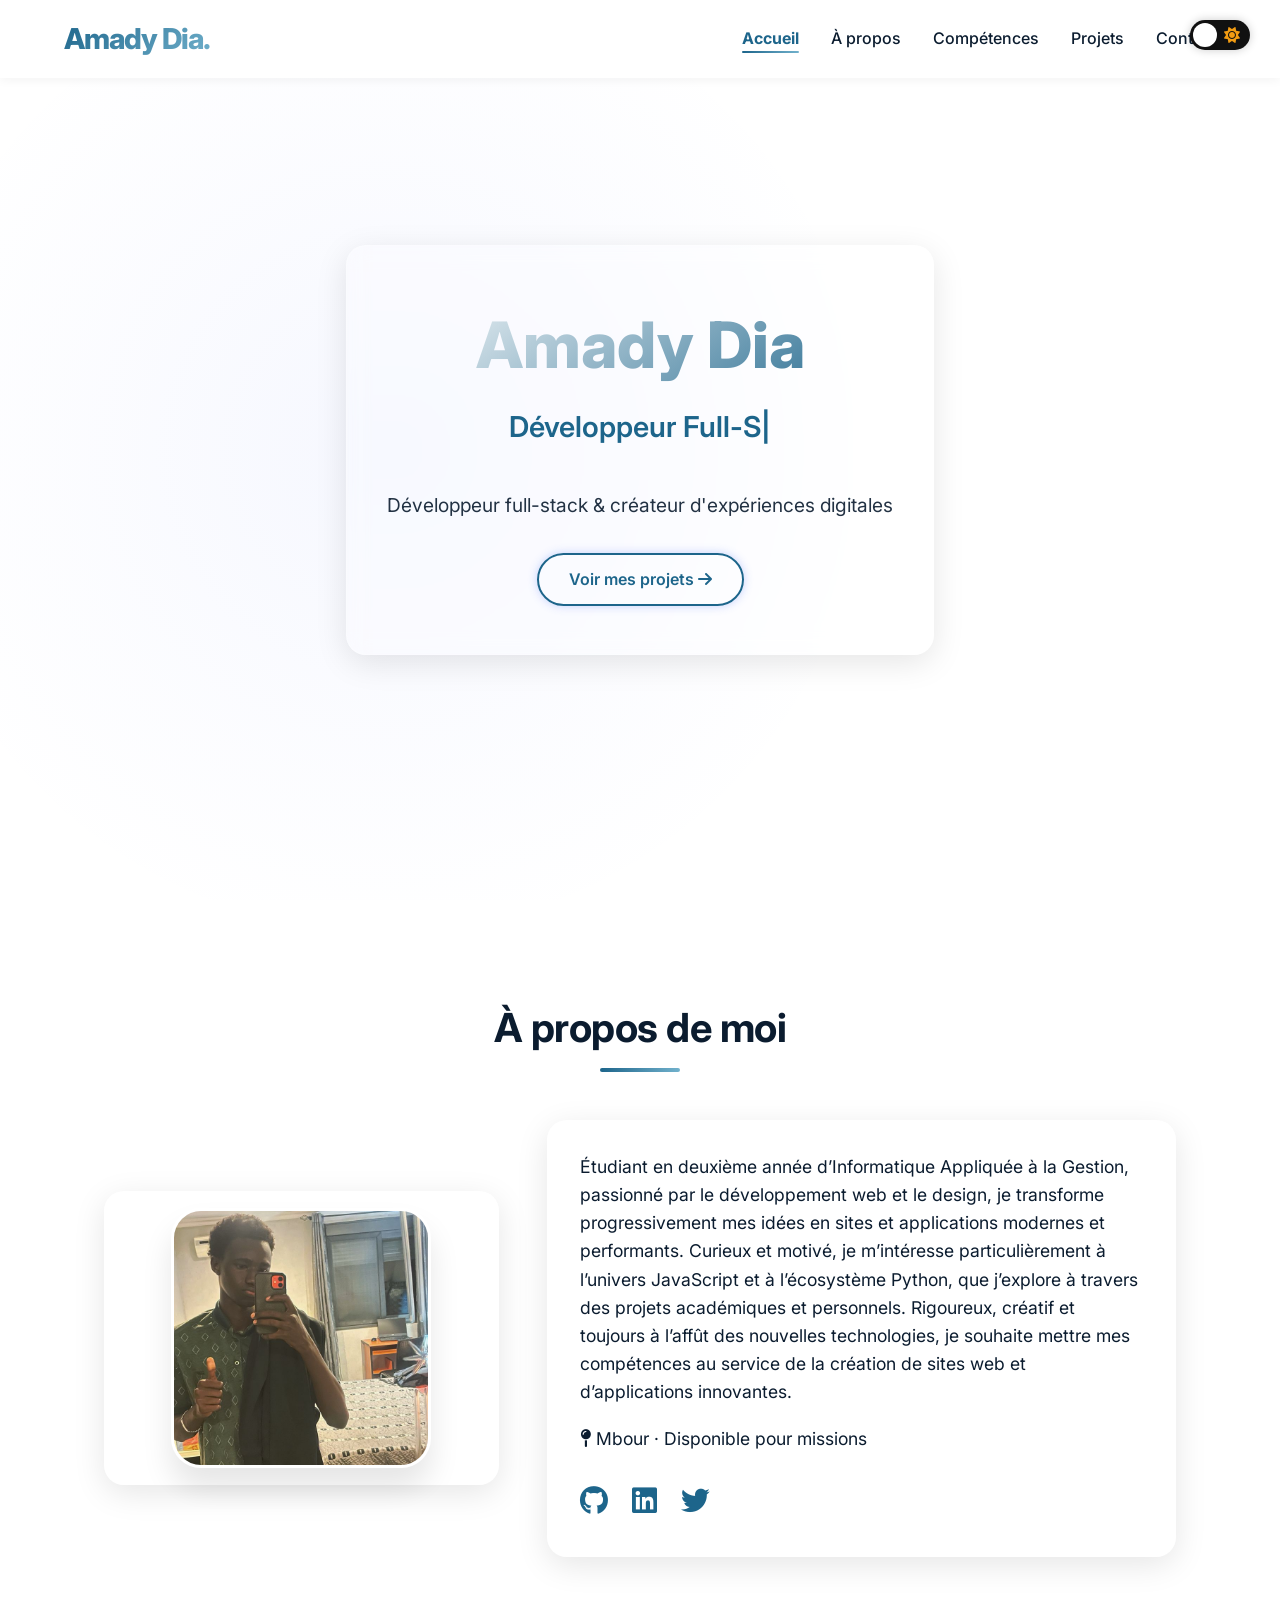
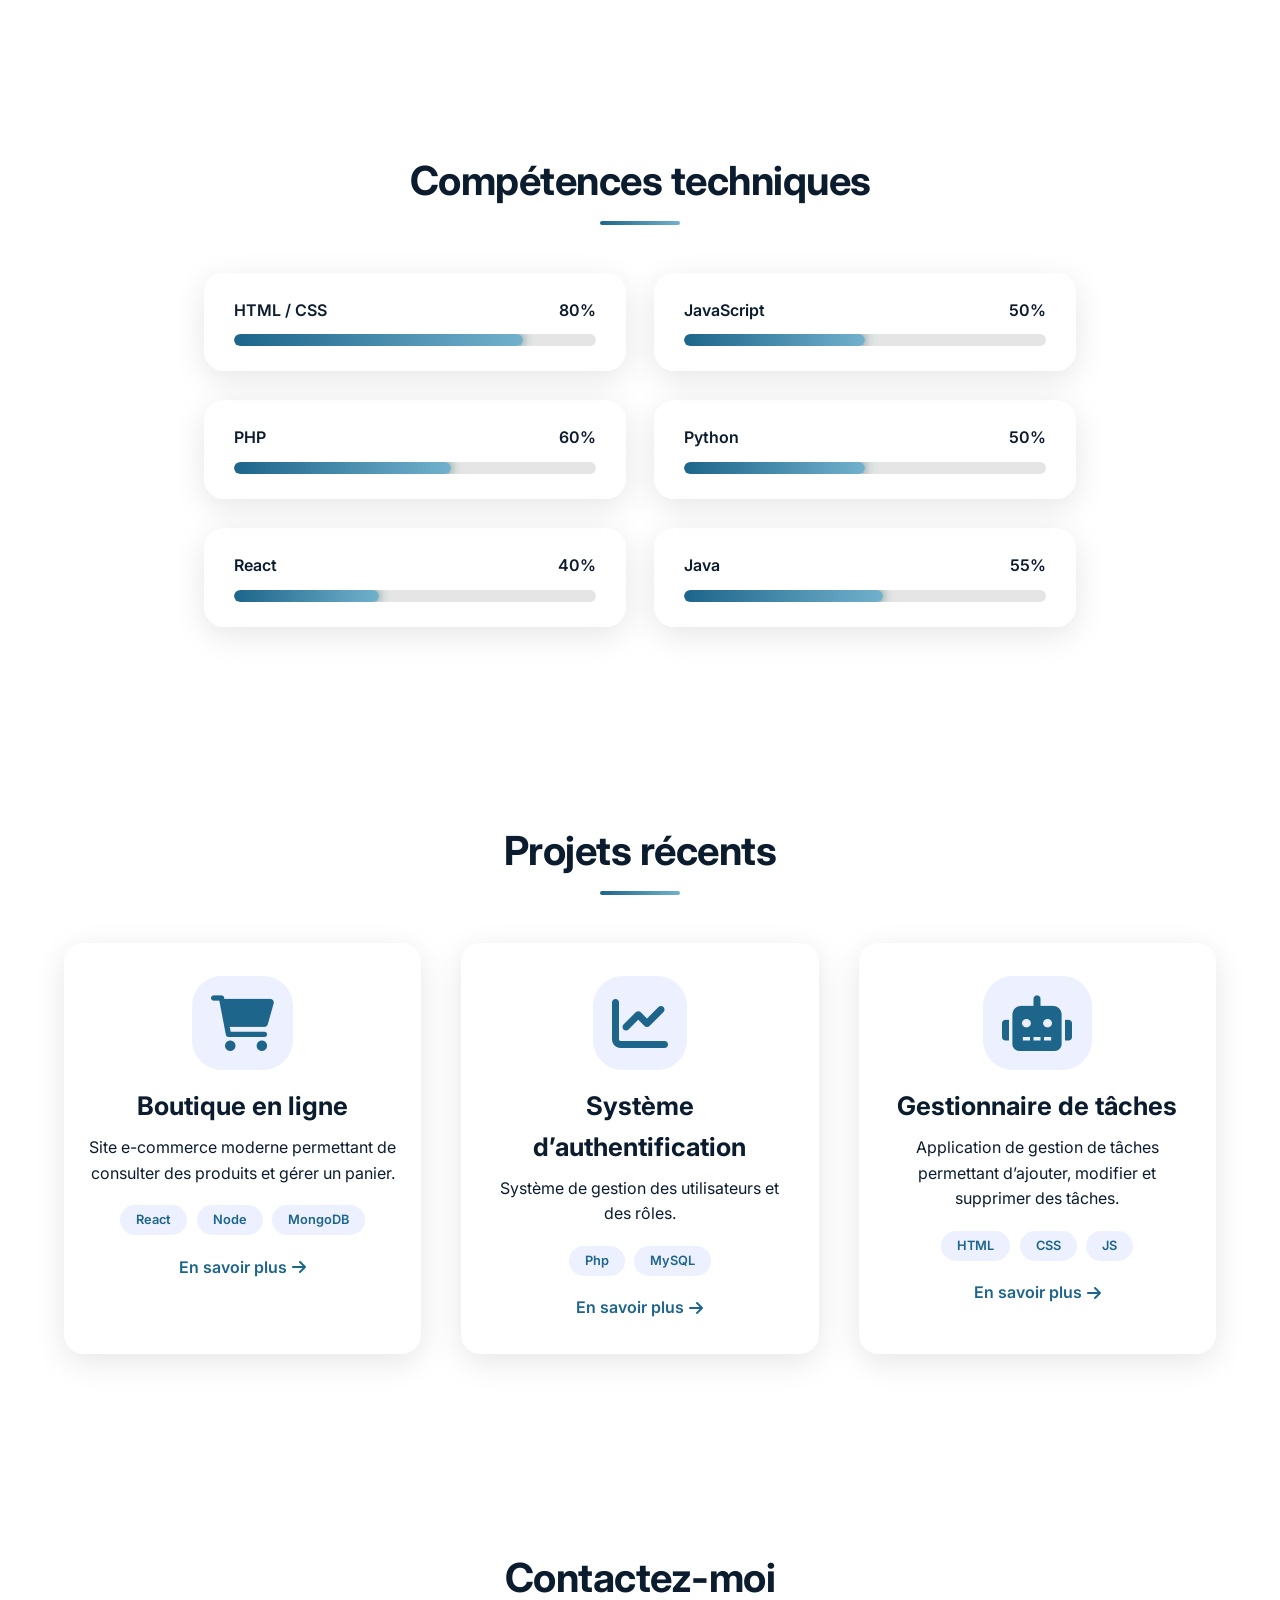
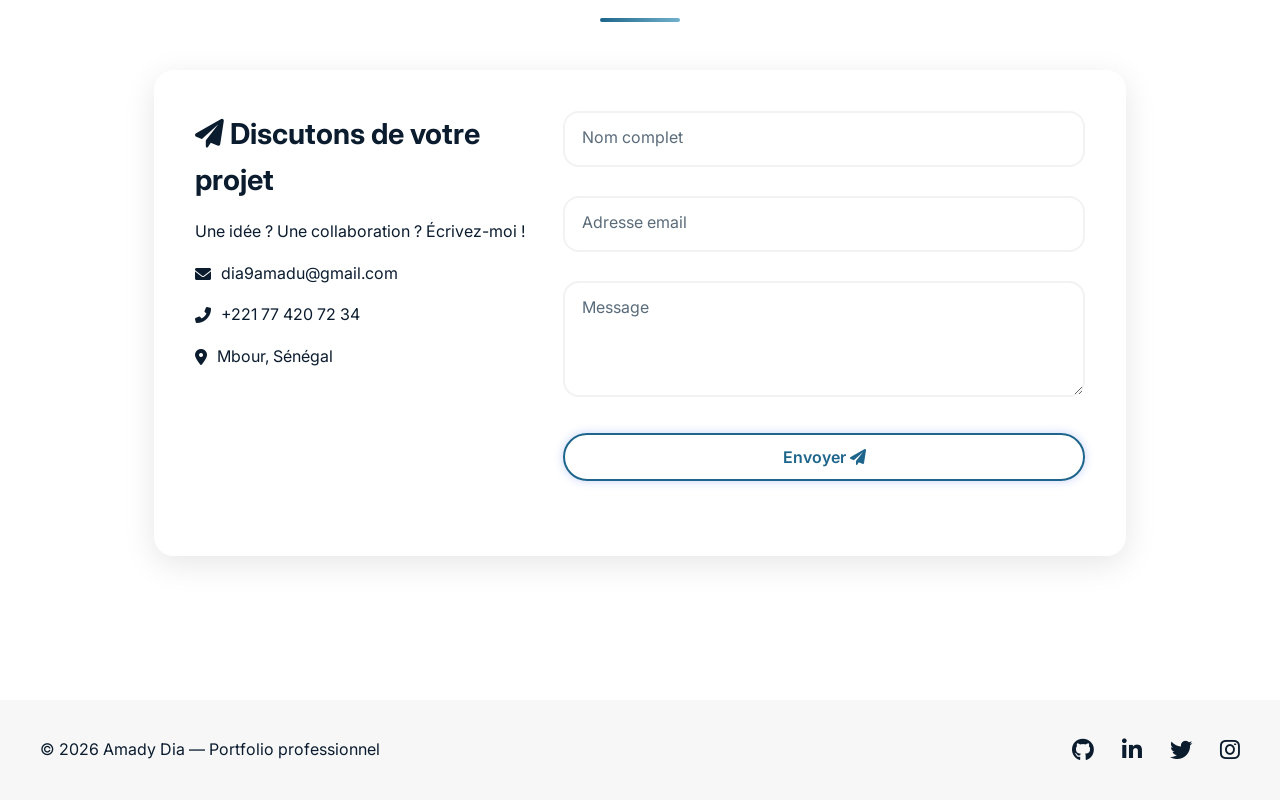
==== commit 66758870: "Premier commit" ====
--- a/index.html
+++ b/index.html
@@ -157,7 +157,7 @@
           <div class="project-tags">
             <span>React</span><span>Node</span><span>MongoDB</span>
           </div>
-          <a href="#" class="project-link">En savoir plus <i class="fas fa-arrow-right"></i></a>
+          <a href="projet-boutique.html" class="project-link">En savoir plus <i class="fas fa-arrow-right"></i></a>
         </div>
         <div class="project-card glass">
           <div class="project-img">
@@ -168,7 +168,7 @@
           <div class="project-tags">
             <span>Php</span><span>MySQL</span>
           </div>
-          <a href="#" class="project-link">En savoir plus <i class="fas fa-arrow-right"></i></a>
+          <a href="projet-authentification.html" class="project-link">En savoir plus <i class="fas fa-arrow-right"></i></a>
         </div>
         <div class="project-card glass">
           <div class="project-img">
@@ -179,7 +179,7 @@
           <div class="project-tags">
             <span>HTML</span><span>CSS</span><span>JS</span>
           </div>
-          <a href="#" class="project-link">En savoir plus <i class="fas fa-arrow-right"></i></a>
+          <a href="projet-taches.html" class="project-link">En savoir plus <i class="fas fa-arrow-right"></i></a>
         </div>
       </div>
     </section>
@@ -200,17 +200,17 @@
             <p><i class="fas fa-map-marker-alt"></i> Mbour, Sénégal</p>
           </div>
         </div>
-        <form id="contactForm" class="contact-form">
+        <form id="contactForm" class="contact-form" action="https://formspree.io/f/xaqavaqe" method="POST">
           <div class="input-group">
-            <input type="text" id="name" placeholder=" " required>
+            <input type="text" id="name" name="name" placeholder=" " required>
             <label for="name">Nom complet</label>
           </div>
           <div class="input-group">
-            <input type="email" id="email" placeholder=" " required>
+            <input type="email" id="email" name="email" placeholder=" " required>
             <label for="email">Adresse email</label>
           </div>
           <div class="input-group">
-            <textarea id="message" rows="4" placeholder=" " required></textarea>
+            <textarea id="message" name="message" rows="4" placeholder=" " required></textarea>
             <label for="message">Message</label>
           </div>
           <button type="submit" class="btn neon-btn" id="submitBtn">Envoyer <i class="fas fa-paper-plane"></i></button>
--- a/style.css
+++ b/style.css
@@ -629,193 +629,275 @@
 }
 
 
-/* ========== CORRECTION NAVIGATION MOBILE ========== */
-
-/* Ajustement du header pour mobile */
+/* ========== RESPONSIVE ========== */
+@media (max-width: 992px) {
+  .hero h1 { font-size: 3.2rem; }
+  .typed-container { font-size: 1.5rem; }
+}
+
 @media (max-width: 768px) {
-  header {
-    position: fixed;
-    top: 0;
-    left: 0;
-    width: 100%;
-    z-index: 1000;
-  }
-  
-  .navbar {
-    padding: 0.8rem 1.5rem;
-  }
-  
-  /* Bouton dark mode repositionné */
-  .theme-toggle {
-    position: fixed;
-    top: 15px;
-    right: 80px;  /* Décallé pour ne pas chevaucher le hamburger */
-    z-index: 1001;
-  }
-  
+  /* Navigation */
   .hamburger {
     display: block;
     position: relative;
     z-index: 1001;
-    margin-left: auto;
-  }
-  
-  .nav-brand {
-    font-size: 1.5rem;
-    z-index: 1001;
-  }
-  
-  /* Menu mobile qui glisse depuis la droite */
+  }
+
+  .hamburger.active .bar:nth-child(1) {
+    transform: translateY(8px) rotate(45deg);
+  }
+  .hamburger.active .bar:nth-child(2) {
+    opacity: 0;
+    transform: translateX(-20px);
+  }
+  .hamburger.active .bar:nth-child(3) {
+    transform: translateY(-8px) rotate(-45deg);
+  }
+
+  /* Menu glisse depuis la droite */
   .nav-menu {
     position: fixed;
+    right: -100%;
     left: auto;
-    right: -100%;
     top: 0;
-    width: 70%;
+    width: 75%;
     max-width: 300px;
     height: 100vh;
-    background: rgba(255, 255, 255, 0.98);
-    backdrop-filter: blur(20px);
     flex-direction: column;
     justify-content: center;
     align-items: center;
     gap: 2rem;
-    transition: 0.3s ease-in-out;
-    box-shadow: -5px 0 30px rgba(0,0,0,0.1);
+    background: rgba(255, 255, 255, 0.98);
+    backdrop-filter: blur(20px);
+    -webkit-backdrop-filter: blur(20px);
+    box-shadow: -5px 0 30px rgba(0,0,0,0.15);
+    transition: right 0.3s ease-in-out;
     z-index: 1000;
-  }
-  
+    padding: 0;
+  }
+
   body.dark .nav-menu {
     background: rgba(10, 15, 30, 0.98);
   }
-  
+
   .nav-menu.active {
     right: 0;
   }
-  
-  /* Animation du hamburger */
-  .hamburger.active .bar:nth-child(1) {
-    transform: translateY(8px) rotate(45deg);
-  }
-  
-  .hamburger.active .bar:nth-child(2) {
-    opacity: 0;
-    transform: translateX(-20px);
-  }
-  
-  .hamburger.active .bar:nth-child(3) {
-    transform: translateY(-8px) rotate(-45deg);
-  }
-  
-  /* Overlay quand menu ouvert */
+
+  /* Overlay sombre derrière le menu */
   .nav-menu.active::before {
     content: '';
     position: fixed;
-    top: 0;
-    left: 0;
+    inset: 0;
+    background: rgba(0, 0, 0, 0.5);
+    z-index: -1;
+  }
+
+  .nav-link {
+    font-size: 1.2rem;
+    padding: 0.5rem 1rem;
+  }
+
+  .nav-brand {
+    font-size: 1.5rem;
+  }
+
+  .navbar {
+    padding: 0.8rem 1.2rem;
+  }
+
+  /* Dark mode toggle : décalé à gauche du hamburger */
+  .theme-toggle {
+    position: fixed;
+    top: 13px;
+    right: 75px;
+    z-index: 1001;
+  }
+
+  /* Bloquer le scroll quand menu ouvert */
+  body.menu-open {
+    overflow: hidden;
+  }
+
+  /* Hero */
+  .hero h1 { font-size: 2.5rem; }
+  .typed-container { font-size: 1.2rem; }
+  .hero p { font-size: 1rem; }
+  .hero-content { padding: 2rem 1.5rem; }
+
+  /* Sections */
+  .section-title h2 { font-size: 1.9rem; }
+  .about { padding: 5rem 4%; }
+  .skills { padding: 5rem 4%; }
+  .projects { padding: 5rem 4%; }
+  .contact { padding: 5rem 4%; }
+
+  /* About */
+  .about-container { flex-direction: column; align-items: center; }
+  .about-img {
+    flex: none;
     width: 100%;
-    height: 100%;
-    background: rgba(0,0,0,0.5);
-    z-index: -1;
-  }
-  
-  /* Ajustement du bouton dark mode quand menu ouvert */
-  .theme-toggle.menu-open {
-    opacity: 0;
-    pointer-events: none;
-  }
-}
-
-/* Pour très petits écrans */
+    max-width: 320px;
+  }
+  .about-img img {
+    width: 220px;
+    height: 220px;
+  }
+  .about-text { flex: none; width: 100%; padding: 1.5rem; }
+
+  /* Contact */
+  .contact-container {
+    flex-direction: column;
+    padding: 1.5rem;
+  }
+
+  /* Footer */
+  .footer-content { flex-direction: column; text-align: center; gap: 1rem; }
+  .footer-social a { margin: 0 0.75rem; }
+}
+
 @media (max-width: 480px) {
+  .hero h1 { font-size: 2rem; }
+  .typed-container { font-size: 1rem; min-height: 50px; }
+  .hero-content { padding: 1.5rem 1rem; }
+  .btn { padding: 10px 20px; font-size: 0.9rem; }
+  .section-title h2 { font-size: 1.6rem; }
+  .about-img img { width: 180px; height: 180px; }
   .theme-toggle {
     top: 12px;
     right: 70px;
   }
-  
-  .nav-menu {
-    width: 85%;
-  }
-  
-  .nav-link {
-    font-size: 1.2rem;
-  }
-} 
-/* ========== RESPONSIVE ========== */
-@media (max-width: 992px) {
-  .hero h1 { font-size: 3.2rem; }
-  .typed-container { font-size: 1.5rem; }
-}
-
-@media (max-width: 768px) {
-  .hamburger {
-    display: block;
-  }
-  
-  .hamburger.active .bar:nth-child(2) {
-    opacity: 0;
-  }
-  .hamburger.active .bar:nth-child(1) {
-    transform: translateY(8px) rotate(45deg);
-  }
-  .hamburger.active .bar:nth-child(3) {
-    transform: translateY(-8px) rotate(-45deg);
-  }
-
-  .nav-menu {
-    position: fixed;
-    left: -100%;
-    top: 70px;
-    flex-direction: column;
-    background: rgba(255,255,255,0.9);
-    backdrop-filter: blur(12px);
-    width: 100%;
-    text-align: center;
-    padding: 2rem 0;
-    transition: 0.25s;
-    gap: 1.5rem;
-    box-shadow: 0 10px 20px rgba(0,0,0,0.05);
-  }
-
-  body.dark .nav-menu {
-    background: rgba(10,15,30,0.95);
-  }
-
-  .nav-menu.active {
-    left: 0;
-  }
-
-  .theme-toggle {
-    top: 20px;
-    right: 20px;
-  }
-
-  .hero h1 { font-size: 2.5rem; }
-  .typed-container { font-size: 1.2rem; }
-  .section-title h2 { font-size: 2rem; }
-  .about-container { flex-direction: column; }
-  .footer-content { flex-direction: column; text-align: center; }
-  .footer-social a { margin: 0 0.75rem; }
+  .contact-container { padding: 1rem; }
+  .about { padding: 4rem 3%; }
+  .skills { padding: 4rem 3%; }
+  .projects { padding: 4rem 3%; }
+  .contact { padding: 4rem 3%; }
+}
+
+/* ========== PROJECT DETAIL PAGES ========== */
+a.nav-brand {
+  text-decoration: none;
+}
+
+.project-page main {
+  padding-top: 5.5rem;
+  min-height: calc(100vh - 120px);
+}
+
+.project-detail-hero {
+  padding: 2.5rem 5% 1.5rem;
+  max-width: 900px;
+  margin: 0 auto;
+  text-align: center;
+}
+
+.project-detail-icon-wrap {
+  display: flex;
+  justify-content: center;
+  margin-bottom: 1rem;
+}
+
+.project-detail-icon-wrap i {
+  margin-bottom: 0;
+}
+
+.project-detail-hero h1 {
+  font-size: 2.25rem;
+  font-weight: 800;
+  margin-bottom: 1rem;
+  letter-spacing: -0.5px;
+}
+
+.project-detail-hero .project-lead {
+  font-size: 1.1rem;
+  opacity: 0.9;
+  max-width: 640px;
+  margin: 0 auto 1.25rem;
+  line-height: 1.65;
+}
+
+.project-detail-hero .project-tags {
+  justify-content: center;
+}
+
+.project-detail-body {
+  max-width: 800px;
+  margin: 0 auto 4rem;
+  padding: 2rem 2.25rem;
+}
+
+.project-detail-section {
+  margin-bottom: 1.75rem;
+}
+
+.project-detail-section:last-of-type {
+  margin-bottom: 0;
+}
+
+.project-detail-section h2 {
+  font-size: 1.2rem;
+  margin-bottom: 0.65rem;
+  color: var(--primary);
+}
+
+.dark .project-detail-section h2 {
+  color: var(--secondary);
+}
+
+.project-detail-section p {
+  line-height: 1.7;
+}
+
+.project-detail-section ul {
+  margin: 0.5rem 0 0 1.25rem;
+  line-height: 1.7;
+}
+
+.project-detail-section li {
+  margin-bottom: 0.45rem;
+}
+
+.project-detail-actions {
+  display: flex;
+  flex-wrap: wrap;
+  gap: 1rem;
+  margin-top: 2rem;
+  padding-top: 1.5rem;
+  border-top: 1px solid rgba(0, 0, 0, 0.08);
+}
+
+.dark .project-detail-actions {
+  border-top-color: rgba(255, 255, 255, 0.08);
+}
+
+.back-to-projects {
+  display: inline-flex;
+  align-items: center;
+  gap: 0.5rem;
+  margin-bottom: 1.25rem;
+  color: inherit;
+  text-decoration: none;
+  font-weight: 600;
+  opacity: 0.85;
+  transition: opacity 0.2s, color 0.2s;
+}
+
+.back-to-projects:hover {
+  opacity: 1;
+  color: var(--primary);
+}
+
+.dark .back-to-projects:hover {
+  color: var(--secondary);
 }
 
 @media (max-width: 480px) {
-  .hero-content { padding: 2rem 1.2rem; }
-  .hero h1 { font-size: 2rem; }
-  .btn { padding: 10px 20px; }
-  .contact-container { padding: 1.5rem; }
-}
-/* ========== CORRECTION MOBILE (AJOUTER À LA FIN) ========== */
-@media (max-width: 768px) {
-  /* Repositionner le bouton dark mode pour éviter le chevauchement */
-  .theme-toggle {
-    position: fixed;
-    top: 12px;
-    right: 80px;  /* Décallé à gauche du hamburger */
-    z-index: 1001;
-  }
-  
-  /* Empêcher le scroll quand menu ouvert */
-  body.menu-open {
-    overflow: hidden;
+  .project-detail-hero h1 {
+    font-size: 1.75rem;
+  }
+  .project-detail-body {
+    padding: 1.5rem 1.25rem;
+    margin-left: 3%;
+    margin-right: 3%;
   }
 }
